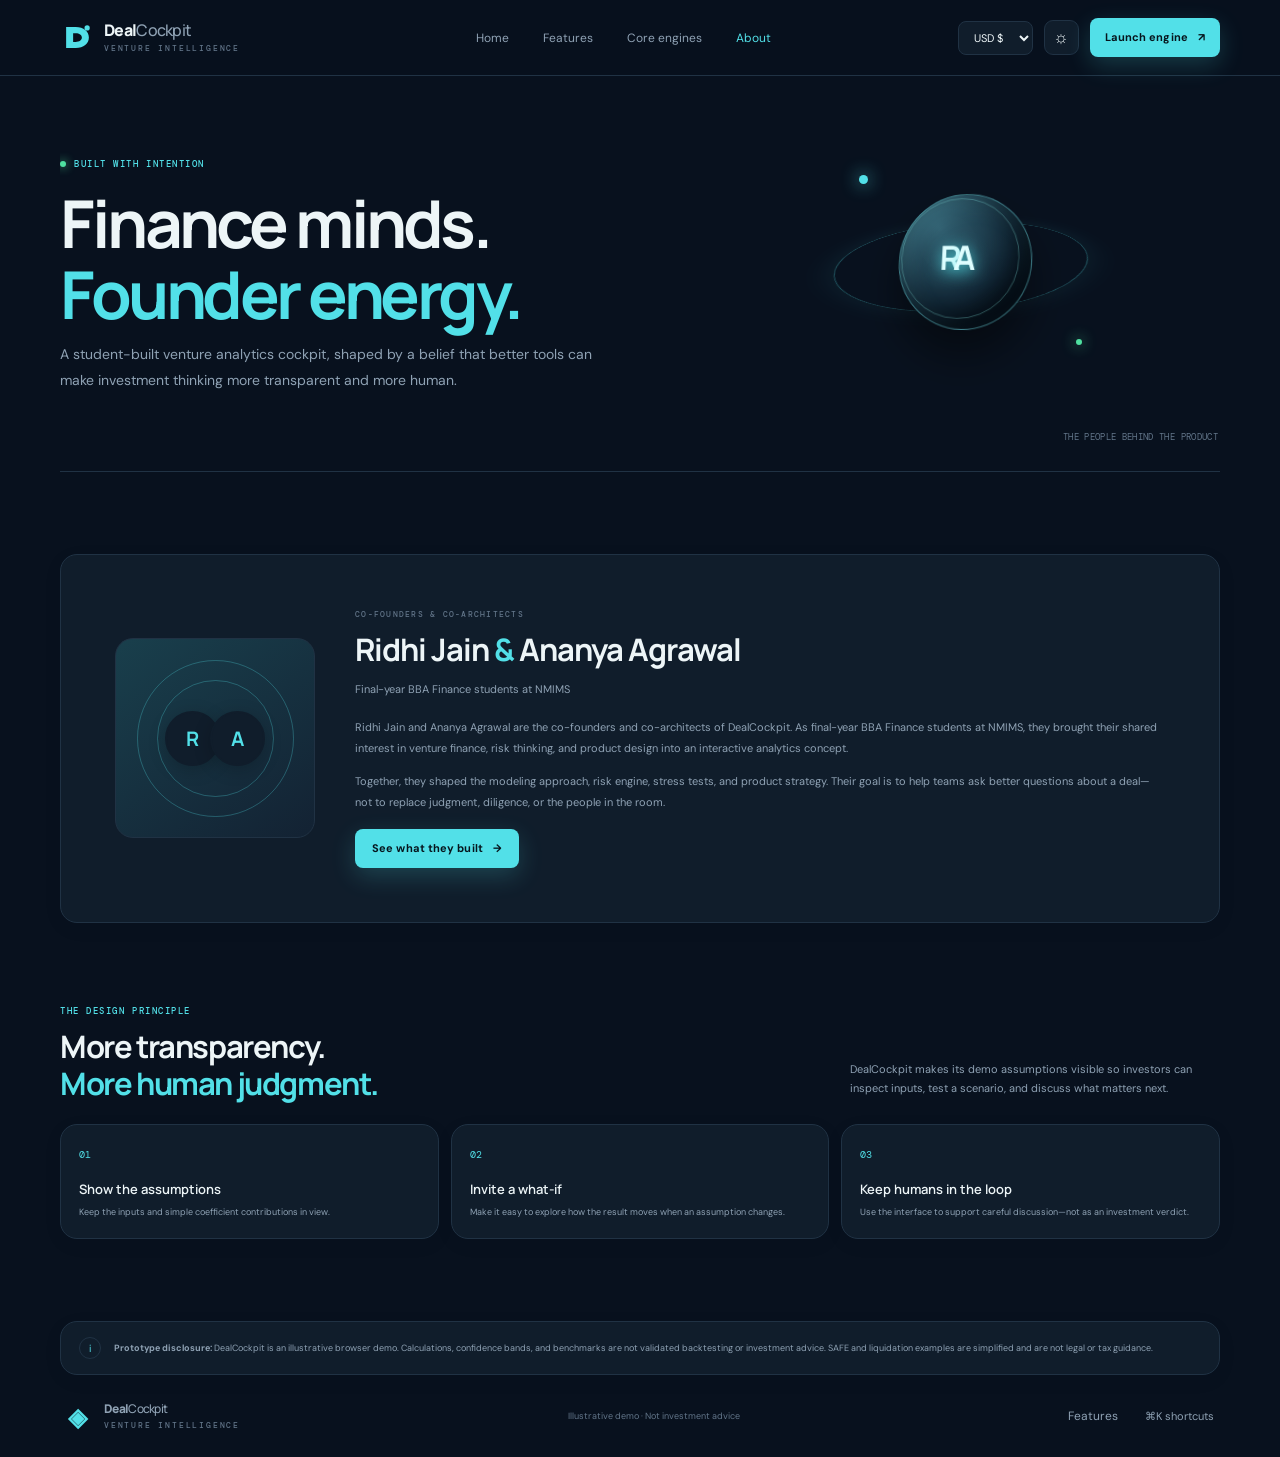
==== about.html @ 7ec93a89 "Deploy DealCockpit website Add GitHub Pages workflow for a permanent public site.  Co-authored-by: C" ====
<!doctype html>
<html lang="en">
<head>
  <meta charset="utf-8"><meta name="viewport" content="width=device-width, initial-scale=1"><meta name="theme-color" content="#08111e">
  <meta name="description" content="Meet DealCockpit co-founders Ridhi Jain and Ananya Agrawal, final-year BBA Finance students at NMIMS.">
  <title>DealCockpit — About the founders</title>
  <link rel="preconnect" href="https://fonts.googleapis.com"><link rel="preconnect" href="https://fonts.gstatic.com" crossorigin>
  <link href="https://fonts.googleapis.com/css2?family=DM+Mono:wght@400;500&family=DM+Sans:wght@400;500;600;700&family=Manrope:wght@400;500;600;700;800&display=swap" rel="stylesheet">
  <link rel="stylesheet" href="styles.css"><script src="app.js" defer></script>
</head>
<body>
  <a class="skip-link" href="#main">Skip to content</a>
  <header class="topbar"><a class="brand" href="index.html" aria-label="DealCockpit home"><span class="brand-mark" aria-hidden="true"><svg viewBox="0 0 40 40"><path d="M7 8h11c9 0 15 5 15 12S27 32 18 32H7V8Zm8 7v10h3c4 0 7-2 7-5s-3-5-7-5h-3Z" fill="currentColor"/><circle cx="31" cy="9" r="3" fill="#52e0e8"/></svg></span><span>Deal<span class="brand-light">Cockpit</span><small>VENTURE INTELLIGENCE</small></span></a>
    <nav class="main-nav" aria-label="Main navigation"><a href="index.html">Home</a><a href="features.html">Features</a><a href="engines.html">Core engines</a><a href="about.html" aria-current="page">About</a></nav>
    <div class="header-actions"><label class="sr-only" for="currency">Display currency</label><select id="currency" class="currency-select" aria-label="Display currency"><option value="USD">USD $</option><option value="INR">INR ₹</option><option value="EUR">EUR €</option><option value="GBP">GBP £</option></select><button id="theme-toggle" class="icon-button" type="button" aria-label="Switch to light theme" title="Toggle theme"><span aria-hidden="true">☼</span></button><a class="button button-primary header-cta" href="engines.html#screening">Launch engine <span aria-hidden="true">↗</span></a><button id="menu-toggle" class="icon-button menu-toggle" type="button" aria-label="Open navigation menu" aria-expanded="false">☰</button></div>
  </header>
  <main id="main">
    <section class="page-hero shell about-hero"><div class="eyebrow"><span class="status-dot"></span> BUILT WITH INTENTION</div><h1>Finance minds.<br><span>Founder energy.</span></h1><p class="hero-lede">A student-built venture analytics cockpit, shaped by a belief that better tools can make investment thinking more transparent and more human.</p><div class="about-hero-visual" aria-hidden="true"><div class="about-hero-ring"></div><div class="about-hero-orb"><span>R</span><span>A</span></div><i></i><b></b></div><div class="page-hero-index mono">THE PEOPLE BEHIND THE PRODUCT</div></section>
    <section class="section shell"><article class="founder-story panel"><div class="founder-monogram" aria-hidden="true"><span>R</span><span>A</span></div><div><div class="panel-kicker">CO-FOUNDERS &amp; CO-ARCHITECTS</div><h2>Ridhi Jain <span>&amp;</span> Ananya Agrawal</h2><p class="founder-subtitle">Final-year BBA Finance students at NMIMS</p><p>Ridhi Jain and Ananya Agrawal are the co-founders and co-architects of DealCockpit. As final-year BBA Finance students at NMIMS, they brought their shared interest in venture finance, risk thinking, and product design into an interactive analytics concept.</p><p>Together, they shaped the modeling approach, risk engine, stress tests, and product strategy. Their goal is to help teams ask better questions about a deal—not to replace judgment, diligence, or the people in the room.</p><a class="button button-primary" href="features.html">See what they built <span>→</span></a></div></article></section>
    <section class="section shell"><div class="section-heading"><div><div class="eyebrow">THE DESIGN PRINCIPLE</div><h2>More transparency.<br><span>More human judgment.</span></h2></div><p>DealCockpit makes its demo assumptions visible so investors can inspect inputs, test a scenario, and discuss what matters next.</p></div><div class="about-principles"><article class="panel"><span>01</span><h3>Show the assumptions</h3><p>Keep the inputs and simple coefficient contributions in view.</p></article><article class="panel"><span>02</span><h3>Invite a what-if</h3><p>Make it easy to explore how the result moves when an assumption changes.</p></article><article class="panel"><span>03</span><h3>Keep humans in the loop</h3><p>Use the interface to support careful discussion—not as an investment verdict.</p></article></div></section>
    <section class="section shell"><div class="demo-notice panel"><span>i</span><p><b>Prototype disclosure:</b> DealCockpit is an illustrative browser demo. Calculations, confidence bands, and benchmarks are not validated backtesting or investment advice. SAFE and liquidation examples are simplified and are not legal or tax guidance.</p></div></section>
  </main>
  <footer class="footer shell"><a class="brand footer-brand" href="index.html"><span class="brand-mark">◈</span><span>Deal<span class="brand-light">Cockpit</span><small>VENTURE INTELLIGENCE</small></span></a><span>Illustrative demo · Not investment advice</span><div><a href="features.html">Features</a><button type="button" id="open-shortcuts">⌘K shortcuts</button></div></footer>
  <div id="toast" class="toast" role="status" aria-live="polite"></div><div id="command-overlay" class="command-overlay" hidden><div class="command-dialog" role="dialog" aria-modal="true" aria-labelledby="command-title"><div class="command-search"><span aria-hidden="true">⌕</span><label class="sr-only" id="command-title" for="command-input">Search DealCockpit actions</label><input id="command-input" type="text" placeholder="Jump to a page, term, or action…" autocomplete="off"><kbd>ESC</kbd></div><div id="command-results" class="command-results"></div><div class="command-footer"><span>↑↓ to navigate</span><span><kbd>ENTER</kbd> to select</span><span><kbd>ESC</kbd> to close</span></div></div></div>
</body>
</html>
---- styles.css ----
:root{color-scheme:dark;--bg:#08111e;--bg-soft:#0b1725;--panel:#101d2b;--panel-2:#132233;--line:#203244;--text:#edf5f7;--muted:#8fa2b4;--faint:#627589;--cyan:#52e0e8;--cyan-dim:#193f4c;--green:#4fe0a0;--red:#ff777e;--amber:#f2c46f;--white:#fff;--shadow:0 18px 54px #0003;--radius:17px;--font:'DM Sans',sans-serif;--display:'Manrope',sans-serif;--mono:'DM Mono',monospace}
:root[data-theme="light"]{color-scheme:light;--bg:#f2f6f8;--bg-soft:#eaf0f3;--panel:#fff;--panel-2:#f6fafb;--line:#d8e2e8;--text:#122334;--muted:#536a7b;--faint:#778d9d;--cyan:#087f8b;--cyan-dim:#d8f4f3;--green:#16865d;--red:#c94450;--amber:#a66a0b;--shadow:0 16px 38px #263a4a12}
*{box-sizing:border-box}html{scroll-behavior:smooth;scroll-padding-top:92px}body{margin:0;background:var(--bg);color:var(--text);font-family:var(--font);font-size:14px;line-height:1.5;transition:background .2s,color .2s}button,input,select{font:inherit}button,a,select,input{outline-color:var(--cyan)}button{color:inherit}a{color:inherit;text-decoration:none}.shell{width:min(1160px,calc(100% - 48px));margin-inline:auto}.sr-only{position:absolute;width:1px;height:1px;padding:0;margin:-1px;overflow:hidden;clip:rect(0,0,0,0);white-space:nowrap;border:0}.skip-link{position:fixed;top:-50px;left:16px;background:var(--cyan);color:#04141b;padding:10px 16px;z-index:99;border-radius:8px}.skip-link:focus{top:10px}
.topbar{height:76px;border-bottom:1px solid var(--line);display:flex;align-items:center;justify-content:space-between;padding:0 max(24px,calc((100vw - 1160px)/2));background:color-mix(in srgb,var(--bg) 91%,transparent);position:sticky;top:0;z-index:30;backdrop-filter:blur(16px)}.brand{display:flex;align-items:center;gap:9px;font:800 16px var(--display);letter-spacing:-.7px;line-height:1}.brand-mark{display:grid;place-items:center;width:35px;height:35px;color:var(--cyan)}.brand-mark svg{width:100%;height:100%}.brand-light{font-weight:500;color:var(--muted)}.brand small{display:block;font:500 8px var(--mono);letter-spacing:1.8px;color:var(--faint);margin-top:5px}.main-nav{display:flex;gap:34px;margin-left:50px}.main-nav a,.footer a,.footer button{color:var(--muted);font-size:12px;transition:color .18s}.main-nav a:hover,.footer a:hover,.footer button:hover{color:var(--cyan)}.header-actions{display:flex;align-items:center;gap:11px}.currency-select,.compact-select select{background:var(--panel);border:1px solid var(--line);border-radius:8px;color:var(--text);padding:8px 11px;font-size:11px}.icon-button{width:35px;height:35px;border:1px solid var(--line);background:var(--panel);border-radius:9px;cursor:pointer;font-size:17px}.icon-button:hover{border-color:var(--cyan);color:var(--cyan)}.button{display:inline-flex;align-items:center;justify-content:center;gap:10px;border-radius:8px;padding:10px 16px;font-size:11px;font-weight:700;letter-spacing:.1px;border:1px solid transparent;cursor:pointer;transition:transform .18s,background .18s,border-color .18s}.button:hover{transform:translateY(-2px)}.button-primary{color:#06151d;background:var(--cyan);box-shadow:0 8px 25px color-mix(in srgb,var(--cyan) 20%,transparent)}.button-primary:hover{background:#82eff2}.button-outline{color:var(--text);background:transparent;border-color:var(--line)}.button-outline:hover{border-color:var(--cyan);color:var(--cyan)}.button-quiet{color:var(--text);background:var(--panel-2);border-color:var(--line)}.button-quiet:hover{border-color:var(--cyan)}.header-cta{padding:10px 14px}.menu-toggle{display:none}
.hero{min-height:640px;padding-top:92px;position:relative;display:grid;grid-template-columns:1fr 1fr;align-items:center;overflow:hidden}.hero-copy{position:relative;z-index:2;padding-bottom:46px}.eyebrow{font:500 9px var(--mono);letter-spacing:1.55px;color:var(--cyan);display:flex;align-items:center;gap:8px}.status-dot,.online-pill i{width:6px;height:6px;background:var(--green);border-radius:50%;box-shadow:0 0 10px var(--green)}h1,h2,h3,p{margin-top:0}h1{font:700 clamp(42px,5.2vw,68px)/1.07 var(--display);letter-spacing:-3.5px;margin:21px 0 18px}h1 span,h2 span{color:var(--cyan)}.hero-lede{font-size:14px;color:var(--muted);max-width:440px;line-height:1.85}.hero-buttons{display:flex;align-items:center;gap:24px;margin-top:26px}.text-link{font-size:11px;color:var(--muted);font-weight:600}.text-link span{color:var(--cyan);margin-left:4px}.hero-proof{display:flex;align-items:center;gap:13px;margin-top:44px}.avatar-stack{display:flex;padding-left:3px}.avatar-stack span{width:30px;height:30px;border-radius:50%;display:grid;place-items:center;margin-left:-4px;border:2px solid var(--bg);background:#bd8875;color:#fff;font-size:10px}.avatar-stack span:nth-child(2){background:#728caa}.avatar-stack .proof-icon{background:var(--cyan-dim);color:var(--cyan);font-size:17px}.hero-proof p{margin:0;font-size:10px;line-height:1.6;color:var(--muted)}.hero-proof b{font-weight:600;color:var(--text)}.hero-visual{height:460px;position:relative;display:grid;place-items:center;margin-top:-15px}.hero-grid{position:absolute;inset:15% 5% 5%;opacity:.18;background-image:linear-gradient(var(--line) 1px,transparent 1px),linear-gradient(90deg,var(--line) 1px,transparent 1px);background-size:38px 38px;mask-image:radial-gradient(ellipse,black 20%,transparent 72%)}.orb{position:absolute;border-radius:50%;filter:blur(1px)}.orb-one{width:355px;height:355px;background:radial-gradient(circle at 45% 45%,#173849aa,#0a172400 70%);border:1px solid #52e0e81a}.orb-two{width:255px;height:255px;border:1px solid #52e0e81f;box-shadow:0 0 75px #52e0e811}.hero-owl{position:relative;width:min(310px,72%);z-index:1;filter:drop-shadow(0 30px 36px #0007);animation:float 5s ease-in-out infinite}.hero-owl svg{width:100%;height:auto}.floating-tag{position:absolute;z-index:2;border:1px solid var(--line);background:color-mix(in srgb,var(--panel) 91%,transparent);border-radius:9px;box-shadow:var(--shadow);backdrop-filter:blur(10px)}.tag-top{top:74px;left:0;padding:9px 12px;font:500 8px var(--mono);letter-spacing:.8px;color:var(--muted)}.tag-dot{display:inline-block;width:6px;height:6px;background:var(--green);border-radius:100%;margin-right:7px}.tag-bottom{bottom:73px;right:0;display:flex;gap:10px;align-items:center;padding:10px 13px}.tag-icon{background:var(--cyan-dim);color:var(--cyan);width:27px;height:27px;border-radius:7px;display:grid;place-items:center}.tag-bottom small,.tag-bottom b{display:block}.tag-bottom small{font:8px var(--mono);color:var(--faint);letter-spacing:.7px}.tag-bottom b{font:700 13px var(--display);margin-top:2px}.tag-bottom em{font:500 9px var(--font);color:var(--green);font-style:normal;margin-left:5px}.hero-mini-card{position:absolute;right:7%;top:72px;z-index:3;width:124px;padding:13px;border:1px solid var(--line);background:var(--panel);border-radius:10px;box-shadow:var(--shadow)}.mini-label{font:8px var(--mono);color:var(--muted);letter-spacing:.7px}.mini-score{font:700 27px var(--display);margin-top:5px}.mini-score span{font:500 10px var(--font);color:var(--faint)}.mini-bar{height:4px;background:var(--line);border-radius:4px;margin:5px 0 7px}.mini-bar i{display:block;width:82%;height:100%;border-radius:4px;background:var(--cyan)}.hero-mini-card small{font-size:8px;color:var(--muted)}.hero-bottom{grid-column:1/-1;display:flex;align-items:center;justify-content:space-between;border-top:1px solid var(--line);padding:22px 0 29px;margin-top:-4px}.hero-note{display:flex;gap:12px;align-items:center}.note-icon{width:33px;height:33px;border:1px solid var(--line);border-radius:9px;display:grid;place-items:center;color:var(--cyan);font-size:16px}.hero-note b,.hero-note small{display:block}.hero-note b{font-size:11px}.hero-note small{font-size:10px;color:var(--muted);margin-top:3px}.upload-zone{display:flex;align-items:center;gap:12px;border:1px dashed #3a5365;padding:10px 12px;border-radius:10px;background:var(--panel);min-width:500px}.upload-zone.dragging{border-color:var(--cyan);background:var(--cyan-dim)}.upload-icon{width:31px;height:31px;border-radius:8px;background:var(--cyan-dim);color:var(--cyan);display:grid;place-items:center;font-size:19px}.upload-zone>span:nth-child(2){flex:1}.upload-zone b,.upload-zone small{display:block}.upload-zone b{font-size:10px}.upload-zone small{font-size:9px;color:var(--muted)}.inline-button{border:0;background:none;color:var(--cyan);padding:0;cursor:pointer;font-size:inherit}.upload-zone .button{font-size:9px;padding:8px 10px}
.section{padding-top:82px}.section-heading{display:flex;align-items:end;justify-content:space-between;margin-bottom:23px;gap:30px}.section-heading h2,.about-content h2{font:700 31px/1.18 var(--display);letter-spacing:-1.4px;margin:11px 0 0}.section-heading>p{max-width:370px;margin:0 0 2px;color:var(--muted);font-size:11px;line-height:1.8}.feature-strip{display:grid;grid-template-columns:repeat(5,1fr);gap:10px}.feature-chip{min-height:90px;border:1px solid var(--line);background:var(--panel);border-radius:12px;padding:16px;display:grid;grid-template-columns:30px 1fr;align-content:center;column-gap:9px;transition:transform .2s,border-color .2s}.feature-chip:hover{transform:translateY(-3px);border-color:var(--cyan)}.feature-chip>span{grid-row:span 2;color:var(--cyan);font-size:20px;align-self:center}.feature-chip b{font-size:11px}.feature-chip small{font-size:9px;color:var(--muted);margin-top:3px}
.panel{border:1px solid var(--line);background:var(--panel);border-radius:var(--radius);box-shadow:0 5px 20px #0000000d}.screen-layout{display:grid;grid-template-columns:1fr 1fr;gap:14px}.score-panel,.contribution-panel{padding:22px 23px}.panel-head{display:flex;justify-content:space-between;align-items:flex-start;gap:15px}.panel-kicker{font:500 8px var(--mono);letter-spacing:1.25px;color:var(--faint);display:block}.panel-head h3{font:600 16px var(--display);letter-spacing:-.35px;margin:6px 0 0}.pill{font:500 8px var(--mono);letter-spacing:.6px;border-radius:20px;padding:6px 9px}.pill-positive{color:var(--green);background:color-mix(in srgb,var(--green) 10%,transparent);border:1px solid color-mix(in srgb,var(--green) 20%,transparent)}.pill-risk{color:var(--red);background:color-mix(in srgb,var(--red) 10%,transparent);border:1px solid color-mix(in srgb,var(--red) 20%,transparent)}.pill-neutral{color:var(--muted);background:var(--panel-2);border:1px solid var(--line)}.score-main{display:flex;align-items:center;justify-content:space-around;margin:12px 0 8px}.gauge{width:195px;height:127px;position:relative}.gauge svg{width:100%;height:100%;overflow:visible}.gauge-track,.gauge-value{fill:none;stroke-width:12;stroke-linecap:round}.gauge-track{stroke:var(--line)}.gauge-value{stroke:var(--cyan);stroke-dasharray:229;stroke-dashoffset:73;transition:stroke-dashoffset .5s}.gauge-number{position:absolute;bottom:0;left:0;right:0;text-align:center}.gauge-number strong{font:700 34px var(--display);display:block;letter-spacing:-1.5px}.gauge-number small{display:block;font-size:9px;color:var(--muted);margin-top:-2px}.return-stat{border-left:1px solid var(--line);padding-left:29px}.return-stat>span,.return-stat>small{display:block}.return-stat>span{font:500 8px var(--mono);letter-spacing:1px;color:var(--faint)}.return-stat strong{display:block;font:700 30px var(--display);margin:7px 0 0}.return-stat strong span{font-size:18px;color:var(--cyan)}.return-stat>small{font-size:9px;color:var(--muted)}.confidence-row{display:flex;align-items:center;gap:10px;padding:13px 0;border-top:1px solid var(--line);border-bottom:1px solid var(--line);font-size:9px}.confidence-row>span:first-child{white-space:nowrap;color:var(--muted)}.confidence-row b{color:var(--text);font-weight:600}.confidence-line{height:4px;flex:1;background:var(--line);border-radius:4px;position:relative}.confidence-line i{position:absolute;left:23%;right:22%;height:100%;background:var(--cyan);border-radius:4px;opacity:.75}.confidence-row small{color:var(--faint);white-space:nowrap;font-size:8px}.risk-block{padding:15px 0 10px}.subhead{display:flex;justify-content:space-between;font-size:9px;font-weight:600}.subhead span:last-child{color:var(--muted);font-weight:400}.risk-tags{display:flex;flex-wrap:wrap;gap:6px;margin-top:9px}.risk-tag{font-size:8px;color:var(--amber);border:1px solid color-mix(in srgb,var(--amber) 27%,transparent);background:color-mix(in srgb,var(--amber) 8%,transparent);border-radius:5px;padding:4px 7px}.risk-tag.high{color:var(--red);border-color:color-mix(in srgb,var(--red) 25%,transparent);background:color-mix(in srgb,var(--red) 8%,transparent)}.risk-tag.ok{color:var(--green);border-color:color-mix(in srgb,var(--green) 25%,transparent);background:color-mix(in srgb,var(--green) 8%,transparent)}.score-foot{display:flex;justify-content:space-between;padding-top:10px;border-top:1px solid var(--line);font-size:8px;color:var(--muted)}.tiny-positive{display:inline-block;width:6px;height:6px;border-radius:100%;background:var(--green);margin-right:5px}.mono{font-family:var(--mono);font-size:8px;letter-spacing:.35px;color:var(--faint)}.info-dot{width:17px;height:17px;display:grid;place-items:center;border-radius:50%;font:10px serif;border:1px solid var(--line);color:var(--muted)}.panel-description{font-size:10px;color:var(--muted);line-height:1.7;margin:9px 0 16px}.contribution-chart{display:grid;gap:8px}.contribution-row{display:grid;grid-template-columns:102px 1fr 43px;align-items:center;gap:9px;font-size:9px}.contribution-name{color:var(--muted);white-space:nowrap;overflow:hidden;text-overflow:ellipsis}.contribution-track{height:8px;position:relative;background:var(--panel-2);border-radius:5px}.contribution-track:before{content:"";position:absolute;top:-3px;bottom:-3px;width:1px;background:var(--faint);left:50%}.contribution-fill{height:100%;position:absolute;top:0;min-width:2px;border-radius:5px}.contribution-fill.positive{left:50%;background:var(--green)}.contribution-fill.negative{right:50%;background:var(--red)}.contribution-value{text-align:right;font:9px var(--mono)}.contribution-value.pos{color:var(--green)}.contribution-value.neg{color:var(--red)}.chart-legend{display:flex;gap:16px;margin-top:13px;color:var(--muted);font-size:8px}.chart-legend i{display:inline-block;width:7px;height:7px;border-radius:2px;margin-right:4px}.legend-pos{background:var(--green)}.legend-neg{background:var(--red)}
.inputs-bar{display:grid;grid-template-columns:repeat(5,minmax(110px,1fr));gap:13px 15px;padding:18px 20px;margin-top:14px}.input-bar-title{grid-column:1/-1;display:flex;justify-content:space-between;align-items:center;border-bottom:1px solid var(--line);padding-bottom:10px}.input-bar-title small{color:var(--faint);font-size:9px}.inputs-bar label,.tool-inputs label{font-size:8px;color:var(--muted);display:grid;gap:5px}.inputs-bar input,.inputs-bar select,.tool-inputs input,.tool-inputs select{width:100%;height:33px;padding:0 9px;border-radius:7px;background:var(--bg-soft);border:1px solid var(--line);color:var(--text);font-size:10px;min-width:0}.inputs-bar input:focus,.inputs-bar select:focus,.tool-inputs input:focus,.tool-inputs select:focus,.chat-form input:focus{border-color:var(--cyan);outline:2px solid color-mix(in srgb,var(--cyan) 15%,transparent)}.validation-message{grid-column:1/-1;margin:0;color:var(--red);font-size:9px;min-height:0}.validation-message:not(:empty){padding-top:4px}
.engine-grid{display:grid;grid-template-columns:1fr 1fr;gap:14px}.whatif-panel,.allocation-panel{padding:22px}.engine-icon{color:var(--cyan);font-size:20px}.range-label{display:flex;justify-content:space-between;align-items:center;font-size:10px;color:var(--muted);margin:16px 0 7px}.range-label output{color:var(--text);font:10px var(--mono)}input[type=range]{appearance:none;width:100%;height:4px;background:var(--line);border-radius:8px;accent-color:var(--cyan);cursor:pointer}input[type=range]::-webkit-slider-thumb{appearance:none;width:14px;height:14px;border-radius:50%;background:var(--cyan);border:3px solid var(--panel);box-shadow:0 0 0 1px var(--cyan)}.whatif-result{margin-top:23px;border-top:1px solid var(--line);padding-top:15px;display:grid;grid-template-columns:1fr 1fr auto;align-items:center;gap:12px}.whatif-result small{display:block;font:8px var(--mono);color:var(--faint);letter-spacing:.45px}.whatif-result strong{display:block;margin-top:4px;font:700 19px var(--display)}.positive-text{color:var(--green)}.negative-text{color:var(--red)}.whatif-spark{width:80px;height:32px;border-bottom:1px solid var(--line);background:linear-gradient(155deg,transparent 43%,var(--cyan) 44%,var(--cyan) 48%,transparent 49%);opacity:.8}.text-button{border:0;background:none;color:var(--cyan);font-size:9px;margin-top:13px;padding:3px 0;cursor:pointer}.allocation-content{display:flex;align-items:center;gap:30px;padding:9px 12px 13px}.donut-chart{width:146px;height:146px;flex:none;border-radius:50%;background:conic-gradient(#52e0e8 0 32%,#6092ac 32% 55%,#6e7bd0 55% 75%,#40b98e 75% 89%,#d9b870 89%);display:grid;place-items:center;position:relative}.donut-chart:before{content:"";position:absolute;width:99px;height:99px;border-radius:50%;background:var(--panel)}.donut-center{z-index:1;text-align:center}.donut-center strong{display:block;font:700 25px var(--display)}.donut-center small{font-size:9px;color:var(--muted)}.allocation-legend{display:grid;gap:9px;flex:1}.allocation-item{display:grid;grid-template-columns:8px 1fr auto;gap:8px;align-items:center;font-size:9px}.allocation-item i{width:7px;height:7px;border-radius:2px}.allocation-item span{color:var(--muted)}.allocation-item b{font:10px var(--mono)}.allocation-footer{display:flex;justify-content:space-between;border-top:1px solid var(--line);padding-top:12px;color:var(--muted);font-size:9px}.allocation-footer b{font:11px var(--mono);color:var(--text)}
.pipeline-board{display:grid;grid-template-columns:repeat(4,1fr);gap:12px}.pipeline-column{min-width:0;border:1px solid var(--line);background:var(--bg-soft);border-radius:12px;padding:12px;min-height:214px}.pipeline-column.drag-over{border-color:var(--cyan);background:var(--cyan-dim)}.column-head{display:flex;align-items:center;justify-content:space-between;margin-bottom:10px}.column-title{font:500 9px var(--mono);letter-spacing:.5px;color:var(--muted)}.column-count{font:9px var(--mono);color:var(--faint);background:var(--panel);padding:3px 6px;border-radius:5px}.deal-card{background:var(--panel);border:1px solid var(--line);padding:11px;border-radius:9px;margin-top:8px;cursor:grab}.deal-card:active{cursor:grabbing}.deal-card h4{font:600 11px var(--display);margin:0 0 7px}.deal-card p{font-size:8px;color:var(--muted);margin:0}.deal-meta{display:flex;justify-content:space-between;align-items:center;margin-top:10px}.deal-score{font:9px var(--mono);color:var(--green)}.deal-card select{background:var(--bg-soft);border:1px solid var(--line);border-radius:5px;color:var(--muted);font-size:8px;padding:3px}.pipeline-hint{color:var(--faint);font-size:9px;margin:10px 0 0}
.capital-grid{display:grid;grid-template-columns:1fr 1fr;gap:14px}.waterfall-panel,.safe-panel{padding:22px}.tool-inputs{display:grid;grid-template-columns:repeat(3,minmax(0,1fr));gap:10px;margin:16px 0}.waterfall-result{display:flex;justify-content:space-between;align-items:end;gap:8px;padding:12px 0}.waterfall-result div{font-size:8px;color:var(--muted)}.waterfall-result b{display:block;color:var(--text);font:600 13px var(--display);margin-top:4px}.waterfall-bar{height:18px;display:flex;border-radius:5px;overflow:hidden;background:var(--line)}.waterfall-bar span{height:100%;transition:width .25s}.waterfall-bar .pref-segment{background:var(--cyan)}.waterfall-bar .common-segment{background:#5f87a0}.waterfall-bar .other-segment{background:#27394a}.micro-note{font-size:8px;color:var(--faint);line-height:1.7;margin:11px 0 0}.safe-toggle{display:flex;background:var(--bg-soft);border-radius:8px;padding:3px;margin-top:15px}.safe-toggle button{flex:1;border:0;background:transparent;color:var(--muted);font-size:9px;padding:7px;border-radius:6px;cursor:pointer}.safe-toggle button.active{background:var(--cyan-dim);color:var(--cyan);font-weight:700}.safe-result{display:flex;justify-content:space-between;background:var(--bg-soft);border:1px solid var(--line);padding:13px;border-radius:9px}.safe-result span{font-size:8px;color:var(--muted)}.safe-result b{display:block;font:700 18px var(--display);color:var(--cyan);margin-top:3px}
.market-panel{padding:22px}.compact-select{font-size:8px;color:var(--muted);display:flex;align-items:center;gap:8px}.compact-select select{font-size:9px;padding:7px 10px}.market-chart{display:grid;gap:13px;margin:20px 2px 16px}.market-row{display:grid;grid-template-columns:115px 1fr 65px;align-items:center;gap:13px;font-size:9px}.market-label{color:var(--muted)}.market-track{height:18px;position:relative;background:var(--bg-soft);border-radius:5px}.market-range{position:absolute;height:100%;top:0;background:color-mix(in srgb,var(--cyan) 32%,transparent);border-left:1px solid var(--cyan);border-right:1px solid var(--cyan);border-radius:4px}.market-range.deal-range{background:color-mix(in srgb,var(--amber) 48%,transparent);border-color:var(--amber)}.market-marker{position:absolute;top:-4px;bottom:-4px;width:2px;background:var(--text)}.market-value{font:9px var(--mono);text-align:right;color:var(--muted)}.market-note{display:flex;align-items:center;gap:10px;border-top:1px solid var(--line);padding-top:12px}.market-dot{width:8px;height:8px;background:var(--amber);border-radius:50%}.market-note b,.market-note small{display:block}.market-note b{font-size:10px}.market-note small{font-size:8px;color:var(--muted);margin-top:3px}
.ic-layout{display:grid;grid-template-columns:1.1fr .9fr;gap:14px}.vote-panel,.benchmark-panel,.correlation-panel,.chat-panel{padding:22px}.vote-meter{margin:22px 0 16px}.vote-counts{display:flex;gap:18px;flex-wrap:wrap}.vote-counts span{font-size:9px;color:var(--muted)}.vote-counts b{color:var(--text);margin-left:4px}.vote-counts i{display:inline-block;width:7px;height:7px;border-radius:50%;margin-right:4px}.vote-yes{background:var(--green)}.vote-no{background:var(--red)}.vote-abstain{background:var(--amber)}.vote-bar{display:flex;height:8px;background:var(--bg-soft);border-radius:6px;overflow:hidden;margin-top:10px}.vote-bar span{transition:width .3s}.vote-bar .yes{background:var(--green)}.vote-bar .no{background:var(--red)}.vote-bar .abstain{background:var(--amber)}.vote-actions{display:flex;gap:8px}.vote-button{flex:1;background:transparent;border:1px solid var(--line);border-radius:7px;padding:8px;cursor:pointer;font-size:9px;transition:background .2s,border .2s}.vote-button:hover{border-color:var(--cyan)}.vote-button-yes:hover{color:var(--green);background:color-mix(in srgb,var(--green) 8%,transparent)}.vote-button-no:hover{color:var(--red);background:color-mix(in srgb,var(--red) 8%,transparent)}.vote-button-abstain:hover{color:var(--amber)}.benchmark-bars{display:grid;gap:13px;margin:21px 0 15px}.benchmark-row{display:grid;grid-template-columns:120px 1fr 33px;gap:10px;align-items:center;font-size:9px}.benchmark-row span:first-child{color:var(--muted)}.benchmark-track{height:7px;background:var(--bg-soft);border-radius:5px}.benchmark-track i{display:block;height:100%;border-radius:5px;background:#4c6b80}.benchmark-row.current .benchmark-track i{background:var(--cyan)}.benchmark-row b{font:9px var(--mono);text-align:right}.bottom-grid{display:grid;grid-template-columns:.95fr 1.05fr;gap:14px;margin-top:14px}.correlation-matrix{display:grid;grid-template-columns:repeat(5,1fr);gap:3px;max-width:390px;margin-top:18px}.corr-label,.corr-cell{aspect-ratio:1;display:grid;place-items:center;font-size:8px;border-radius:4px}.corr-label{color:var(--muted);font-size:7px}.corr-cell{font:8px var(--mono);color:var(--text)}.corr-cell.diagonal{background:var(--cyan-dim);color:var(--cyan)}.chat-panel{display:flex;flex-direction:column;min-height:390px}.online-pill{font:8px var(--mono);color:var(--green);display:flex;align-items:center;gap:6px;white-space:nowrap}.online-pill.offline{color:var(--amber)}.online-pill.error{color:var(--red)}.online-pill i{width:5px;height:5px;border-radius:50%;background:currentColor}.assistant-toolbar{display:flex;align-items:center;justify-content:space-between;gap:8px;margin-top:15px}.assistant-tabs{display:flex;padding:3px;background:var(--bg-soft);border-radius:8px;gap:2px}.assistant-tab{border:0;background:transparent;color:var(--muted);padding:7px 10px;border-radius:6px;font-size:9px;cursor:pointer}.assistant-tab.active{background:var(--cyan-dim);color:var(--cyan);font-weight:700}.clear-chat{border:0;background:transparent;color:var(--faint);font-size:8px;cursor:pointer}.clear-chat:hover{color:var(--cyan)}.assistant-description{font-size:9px;color:var(--muted);margin:11px 0 2px}.chat-messages{height:210px;overflow:auto;display:flex;flex-direction:column;gap:9px;margin:10px 0;padding:2px 1px;scroll-behavior:smooth}.chat-msg{max-width:94%;white-space:pre-wrap;overflow-wrap:anywhere;font-size:10px;line-height:1.65;padding:10px 12px;border-radius:10px;background:var(--bg-soft);color:var(--muted)}.user-msg{align-self:flex-end;background:var(--cyan-dim);color:var(--text)}.chat-msg.error-msg{border:1px solid color-mix(in srgb,var(--red) 45%,transparent);color:var(--red)}.chat-msg.typing-msg{color:var(--faint);font-style:italic}.chat-form{display:flex;gap:7px}.chat-form input{min-width:0;flex:1;height:39px;background:var(--bg-soft);border:1px solid var(--line);border-radius:7px;padding:0 10px;color:var(--text);font-size:10px}.chat-form input:focus{border-color:var(--cyan);outline:2px solid color-mix(in srgb,var(--cyan) 15%,transparent)}.chat-send{width:40px;flex:none;border:0;background:var(--cyan);color:#07131e;border-radius:7px;font-size:17px;font-weight:700;cursor:pointer}.chat-send:disabled{opacity:.5;cursor:wait}.chat-suggestions{display:flex;gap:6px;margin-top:9px;flex-wrap:wrap}.chat-suggestions button{background:transparent;border:1px solid var(--line);border-radius:12px;padding:5px 8px;font-size:8px;color:var(--muted);cursor:pointer}.chat-suggestions button:hover{border-color:var(--cyan);color:var(--cyan)}.assistant-privacy{margin:11px 0 0;color:var(--faint);font-size:8px;line-height:1.55}
.dashboard-ai-link{flex:none;white-space:nowrap}.online-pill{font:8px var(--mono);color:var(--green);display:flex;align-items:center;gap:6px;white-space:nowrap}.online-pill.offline{color:var(--amber)}.online-pill.error{color:var(--red)}.online-pill i{width:5px;height:5px;border-radius:50%;background:currentColor}.assistant-toolbar{display:flex;align-items:center;justify-content:space-between;gap:8px;margin-top:15px}.assistant-tabs{display:flex;padding:3px;background:var(--bg-soft);border-radius:8px;gap:2px}.assistant-tab{border:0;background:transparent;color:var(--muted);padding:7px 10px;border-radius:6px;font-size:9px;cursor:pointer}.assistant-tab.active{background:var(--cyan-dim);color:var(--cyan);font-weight:700}.clear-chat{border:0;background:transparent;color:var(--faint);font-size:8px;cursor:pointer}.clear-chat:hover{color:var(--cyan)}.assistant-description{font-size:9px;color:var(--muted);margin:11px 0 2px}.chat-messages{height:210px;overflow:auto;display:flex;flex-direction:column;gap:9px;margin:10px 0;padding:2px 1px;scroll-behavior:smooth}.chat-msg{max-width:94%;white-space:pre-wrap;overflow-wrap:anywhere;font-size:10px;line-height:1.65;padding:10px 12px;border-radius:10px;background:var(--bg-soft);color:var(--muted)}.user-msg{align-self:flex-end;background:var(--cyan-dim);color:var(--text)}.chat-msg.error-msg{border:1px solid color-mix(in srgb,var(--red) 45%,transparent);color:var(--red)}.chat-msg.typing-msg{color:var(--faint);font-style:italic}.chat-form{display:flex;gap:7px}.chat-form input{min-width:0;flex:1;height:39px;background:var(--bg-soft);border:1px solid var(--line);border-radius:7px;padding:0 10px;color:var(--text);font-size:10px}.chat-form input:focus{border-color:var(--cyan);outline:2px solid color-mix(in srgb,var(--cyan) 15%,transparent)}.chat-send{width:40px;flex:none;border:0;background:var(--cyan);color:#07131e;border-radius:7px;font-size:17px;font-weight:700;cursor:pointer}.chat-send:disabled{opacity:.5;cursor:wait}.chat-suggestions{display:flex;gap:6px;margin-top:9px;flex-wrap:wrap}.chat-suggestions button{background:transparent;border:1px solid var(--line);border-radius:12px;padding:5px 8px;font-size:8px;color:var(--muted);cursor:pointer}.chat-suggestions button:hover{border-color:var(--cyan);color:var(--cyan)}.assistant-privacy{margin:11px 0 0;color:var(--faint);font-size:8px;line-height:1.55}
.about-section{margin-top:85px;padding:57px 0;background:linear-gradient(115deg,var(--bg-soft),var(--bg));border-top:1px solid var(--line);border-bottom:1px solid var(--line)}.about-content{display:grid;grid-template-columns:115px 1fr 160px;align-items:center;gap:35px}.about-mark{font:800 40px var(--display);letter-spacing:-4px;color:var(--text)}.about-mark span{color:var(--cyan)}.about-content h2{margin:11px 0 13px}.about-content p{max-width:620px;font-size:11px;color:var(--muted);line-height:1.9;margin:0 0 11px}.about-content p b{color:var(--text)}.about-content .about-disclaimer{font-size:9px;color:var(--faint)}.about-stat{border-left:1px solid var(--line);padding:10px 0 10px 23px;position:relative}.about-stat span{font:8px var(--mono);letter-spacing:1px;color:var(--faint)}.about-stat b{display:block;font:700 21px/1.2 var(--display);margin-top:9px}.about-stat i{position:absolute;right:3px;top:15px;color:var(--cyan);font-size:25px;font-style:normal}
.footer{height:82px;display:flex;align-items:center;justify-content:space-between}.footer-brand .brand-mark{font-size:25px}.footer>span{font-size:9px;color:var(--faint)}.footer>div{display:flex;gap:21px;align-items:center}.footer button{background:none;border:0;cursor:pointer;font-size:11px}
.toast{position:fixed;bottom:22px;left:50%;transform:translate(-50%,20px);background:var(--text);color:var(--bg);padding:10px 16px;border-radius:9px;z-index:70;font-size:10px;opacity:0;pointer-events:none;transition:all .25s;box-shadow:var(--shadow)}.toast.show{opacity:1;transform:translate(-50%,0)}.command-overlay{position:fixed;inset:0;background:#020811bd;backdrop-filter:blur(5px);z-index:80;display:grid;place-items:start center;padding:16vh 20px 20px}.command-overlay[hidden]{display:none}.command-dialog{width:min(550px,100%);border:1px solid var(--line);background:var(--panel);border-radius:13px;box-shadow:0 30px 100px #0008;overflow:hidden}.command-search{display:flex;gap:11px;align-items:center;padding:15px;border-bottom:1px solid var(--line);color:var(--cyan)}.command-search input{flex:1;min-width:0;border:0;outline:0!important;background:transparent;color:var(--text);font-size:12px}.command-search kbd,.command-footer kbd{font:8px var(--mono);color:var(--faint);background:var(--bg-soft);border:1px solid var(--line);border-radius:4px;padding:3px 5px}.command-results{padding:8px;max-height:340px;overflow:auto}.command-group{font:8px var(--mono);letter-spacing:.8px;color:var(--faint);padding:7px 8px}.command-item{display:flex;width:100%;justify-content:space-between;align-items:center;border:0;background:transparent;color:var(--text);padding:10px 9px;border-radius:7px;text-align:left;cursor:pointer;font-size:10px}.command-item:hover,.command-item.selected{background:var(--cyan-dim);color:var(--cyan)}.command-item small{color:var(--faint);font-size:8px}.command-empty{padding:18px;color:var(--muted);font-size:10px;text-align:center}.command-footer{border-top:1px solid var(--line);padding:10px 14px;display:flex;gap:17px;color:var(--faint);font-size:8px}
@keyframes float{0%,100%{transform:translateY(0)}50%{transform:translateY(-10px)}}
@media(max-width:900px){.main-nav{gap:17px;margin-left:15px}.hero{padding-top:60px;min-height:595px}.hero-visual{height:400px}.hero-mini-card{right:0}.tag-top{left:-4px}.upload-zone{min-width:0}.inputs-bar{grid-template-columns:repeat(4,minmax(100px,1fr))}.contribution-row{grid-template-columns:92px 1fr 40px}.about-content{grid-template-columns:80px 1fr 125px;gap:22px}}
@media(max-width:680px){.shell{width:min(100% - 30px,520px)}.topbar{height:64px;padding:0 15px}.main-nav{display:none;position:absolute;top:63px;left:0;right:0;background:var(--panel);margin:0;padding:17px 20px;border-bottom:1px solid var(--line);flex-direction:column;gap:16px}.main-nav.open{display:flex}.header-actions{gap:7px}.currency-select{padding:7px 6px;font-size:9px}.header-cta{display:none}.menu-toggle{display:block}.brand{font-size:14px}.brand-mark{width:31px;height:31px}.hero{display:flex;flex-direction:column;align-items:stretch;padding-top:54px;min-height:0}.hero-copy{padding-bottom:0}.hero h1{font-size:49px;letter-spacing:-2.8px}.hero-lede{font-size:12px}.hero-proof{margin-top:28px}.hero-visual{height:335px;margin:4px 0 2px}.hero-owl{width:245px}.orb-one{width:285px;height:285px}.orb-two{width:205px;height:205px}.tag-top{top:32px;left:0}.tag-bottom{right:0;bottom:34px}.hero-mini-card{right:1%;top:23px;width:110px;padding:10px}.mini-score{font-size:22px}.hero-bottom{width:100%;margin-top:2px;align-items:stretch;flex-direction:column;gap:16px;padding:17px 0 23px}.upload-zone{display:grid;grid-template-columns:31px 1fr auto;gap:8px;padding:10px}.upload-zone .button{grid-column:1/-1;width:100%}.section{padding-top:60px}.section-heading{align-items:flex-start;flex-direction:column;gap:11px;margin-bottom:17px}.section-heading h2,.about-content h2{font-size:27px}.section-heading>p{font-size:10px}.section-heading>.button{align-self:stretch}.feature-strip{grid-template-columns:repeat(2,1fr);gap:8px}.feature-chip{min-height:78px;padding:11px}.feature-chip:last-child{grid-column:1/-1}.screen-layout,.engine-grid,.capital-grid,.ic-layout,.bottom-grid{grid-template-columns:1fr}.score-panel,.contribution-panel,.whatif-panel,.allocation-panel,.waterfall-panel,.safe-panel,.vote-panel,.benchmark-panel,.correlation-panel,.chat-panel,.market-panel{padding:17px}.score-main{justify-content:space-between}.return-stat{padding-left:17px}.gauge{width:170px}.inputs-bar{grid-template-columns:repeat(2,minmax(0,1fr));padding:15px;gap:12px}.input-bar-title{grid-column:1/-1}.pipeline-board{grid-template-columns:repeat(2,minmax(0,1fr));gap:8px}.pipeline-column{padding:9px;min-height:190px}.deal-card{padding:9px}.tool-inputs{grid-template-columns:repeat(2,minmax(0,1fr))}.waterfall-panel .tool-inputs label:last-child{grid-column:1/-1}.market-row{grid-template-columns:84px 1fr 50px;gap:8px}.market-label{font-size:8px}.benchmark-row{grid-template-columns:105px 1fr 30px}.about-section{margin-top:60px;padding:40px 0}.about-content{grid-template-columns:50px 1fr;gap:13px}.about-mark{font-size:25px;letter-spacing:-2px;align-self:start;padding-top:20px}.about-stat{grid-column:2;border-left:0;border-top:1px solid var(--line);padding:12px 0 0;display:flex;align-items:center;gap:12px}.about-stat b{font-size:16px;margin:0}.about-stat i{position:static}.footer{height:auto;min-height:80px;flex-wrap:wrap;gap:8px;padding-block:16px}.footer>span{order:3;width:100%}.footer>div{gap:12px}.footer a,.footer button{font-size:9px}.command-footer{gap:8px;justify-content:space-between}.whatif-result{grid-template-columns:1fr 1fr}.whatif-spark{display:none}.allocation-content{gap:16px;padding-inline:0}.donut-chart{width:125px;height:125px}.donut-chart:before{width:85px;height:85px}.hero-buttons{gap:16px}.button{font-size:10px}.hero-buttons .button{padding:10px 12px}}
@media(max-width:380px){.hero h1{font-size:43px}.score-main{gap:4px}.gauge{width:145px}.return-stat{padding-left:10px}.return-stat strong{font-size:26px}.confidence-row{gap:6px}.confidence-row small{display:none}.pipeline-board{grid-template-columns:1fr}.upload-zone{grid-template-columns:30px 1fr}.upload-zone .button{grid-column:1/-1}.allocation-content{gap:10px}.donut-chart{width:112px;height:112px}.donut-chart:before{width:76px;height:76px}}
@media(prefers-reduced-motion:reduce){*,*::before,*::after{scroll-behavior:auto!important;animation-duration:.01ms!important;animation-iteration-count:1!important;transition-duration:.01ms!important}}
.main-nav a[aria-current=page]{color:var(--cyan)}
.page-cards{display:grid;grid-template-columns:repeat(3,1fr);gap:13px}
.page-card{min-height:230px;padding:22px;border:1px solid var(--line);border-radius:var(--radius);background:var(--panel);display:flex;flex-direction:column;align-items:flex-start;transition:transform .2s,border-color .2s,background .2s}
.page-card:hover,.page-card:focus-visible{transform:translateY(-4px);border-color:var(--cyan);background:var(--panel-2)}
.page-card-icon{width:39px;height:39px;border-radius:11px;background:var(--cyan-dim);color:var(--cyan);display:grid;place-items:center;font-size:21px;margin-bottom:18px}
.page-card h3{font:700 19px var(--display);margin:8px 0}.page-card p{color:var(--muted);font-size:10px;line-height:1.8;margin:0 0 18px}.page-card>b{font-size:9px;color:var(--cyan);margin-top:auto}
.home-disclaimer,.demo-notice{display:flex;align-items:center;gap:13px;padding:15px 18px}.home-disclaimer p,.demo-notice p{font-size:9px;line-height:1.7;color:var(--muted);margin:0;flex:1}.home-disclaimer p b{color:var(--text)}.home-disclaimer>a{font-size:9px;color:var(--cyan);white-space:nowrap}.demo-notice>span{width:22px;height:22px;border:1px solid var(--line);border-radius:50%;display:grid;place-items:center;color:var(--cyan);font-size:10px;flex:none}
.page-hero{position:relative;min-height:350px;padding-top:82px;padding-bottom:55px;border-bottom:1px solid var(--line);overflow:hidden}.page-hero:after{content:"";position:absolute;width:360px;height:360px;right:6%;top:40px;border-radius:50%;border:1px solid #52e0e81a;box-shadow:inset 0 0 80px #52e80e09,0 0 90px #52e0e80a;pointer-events:none}.page-hero h1{font-size:clamp(43px,6vw,66px);margin:18px 0 13px}.page-hero .hero-lede{max-width:550px;margin-bottom:22px}.page-hero-index{position:absolute;bottom:27px;right:2px;color:var(--faint);font-size:9px}.page-hero-index span{margin-left:10px;letter-spacing:.7px}
.page-feature-list{display:grid;grid-template-columns:1fr 1fr;gap:13px}.page-feature{position:relative;display:grid;grid-template-columns:37px 32px 1fr;gap:12px;padding:22px;min-height:210px}.page-feature-number{font:10px var(--mono);color:var(--faint);padding-top:4px}.page-feature-symbol{color:var(--cyan);font-size:22px}.page-feature .panel-kicker{margin-top:3px}.page-feature h2{font:650 17px var(--display);letter-spacing:-.4px;margin:10px 0 8px}.page-feature p{font-size:10px;line-height:1.8;color:var(--muted);margin:0 0 12px}.page-feature a{font-size:9px;font-weight:600;color:var(--cyan)}.page-feature:hover{border-color:color-mix(in srgb,var(--cyan) 45%,var(--line))}
.founder-story{display:grid;grid-template-columns:200px 1fr;gap:40px;align-items:center;padding:clamp(23px,5vw,54px)}.founder-monogram{height:200px;position:relative;border-radius:18px;background:linear-gradient(145deg,var(--cyan-dim),var(--panel-2));border:1px solid var(--line);display:flex;align-items:center;justify-content:center}.founder-monogram:before,.founder-monogram:after{content:"";position:absolute;border:1px solid color-mix(in srgb,var(--cyan) 28%,transparent);border-radius:50%;width:155px;height:155px}.founder-monogram:after{width:115px;height:115px}.founder-monogram span{position:relative;z-index:1;width:55px;height:55px;border-radius:50%;display:grid;place-items:center;background:var(--panel);border:2px solid var(--panel);color:var(--cyan);font:700 20px var(--display);margin:0 -5px;box-shadow:0 4px 18px #0003}.founder-story h2{font:700 clamp(22px,3vw,31px) var(--display);letter-spacing:-1px;margin:9px 0}.founder-story h2 span{color:var(--cyan)}.founder-subtitle{font-size:10px;color:var(--cyan);margin-bottom:17px!important}.founder-story p{font-size:11px;color:var(--muted);line-height:1.9;margin:0 0 12px}.founder-story .button{margin-top:5px}.about-principles{display:grid;grid-template-columns:repeat(3,1fr);gap:12px}.about-principles article{padding:18px}.about-principles article>span{font:10px var(--mono);color:var(--cyan)}.about-principles h3{font:600 13px var(--display);margin:16px 0 7px}.about-principles p{font-size:9px;color:var(--muted);line-height:1.7;margin:0}
@media(max-width:680px){.page-cards{grid-template-columns:1fr}.page-card{min-height:190px}.page-hero{min-height:300px;padding-top:60px;padding-bottom:65px}.page-hero:after{width:200px;height:200px;right:-75px;top:60px}.page-hero-index{left:0;right:auto}.page-feature-list{grid-template-columns:1fr}.page-feature{grid-template-columns:25px 25px 1fr;padding:17px;min-height:0;gap:9px}.founder-story{grid-template-columns:1fr;gap:20px;padding:22px}.founder-monogram{height:150px}.founder-monogram:before{width:120px;height:120px}.founder-monogram:after{width:90px;height:90px}.about-principles{grid-template-columns:1fr}.home-disclaimer{align-items:flex-start;flex-wrap:wrap}.home-disclaimer p{min-width:calc(100% - 45px)}.home-disclaimer>a{margin-left:35px}}

/* Lightweight CSS 3D illustrations: no image downloads or rendering library required. */
.three-d-scene{position:absolute;inset:0;z-index:1;perspective:850px;transform-style:preserve-3d;pointer-events:none}
.hero-visual:before,.hero-visual:after{content:"";position:absolute;z-index:0;left:50%;top:51%;width:330px;height:138px;border:1px solid #52e0e82a;border-radius:50%;transform:translate(-50%,-50%) rotateX(69deg) rotateZ(-31deg);pointer-events:none}
.hero-visual:after{width:248px;height:102px;border-color:#a3b7ff24;transform:translate(-50%,-50%) rotateX(69deg) rotateZ(37deg)}
.orbit-ring{position:absolute;left:50%;top:51%;border:1px solid #52e0e84a;border-radius:50%;transform-style:preserve-3d}
.orbit-ring-a{width:350px;height:150px;transform:translate(-50%,-50%) rotateX(68deg) rotateZ(-24deg);animation:orbit-turn 18s linear infinite}
.orbit-ring-b{width:285px;height:125px;border-color:#8ca9e12d;transform:translate(-50%,-50%) rotateX(70deg) rotateZ(43deg)}
.orbit-node{position:absolute;width:10px;height:10px;border-radius:50%;background:var(--cyan);box-shadow:0 0 18px var(--cyan);transform:translateZ(40px)}
.node-a{top:22%;left:31%}.node-b{bottom:23%;right:25%;width:7px;height:7px;background:#82a9ff;box-shadow:0 0 16px #82a9ff}.node-c{top:54%;right:16%;width:5px;height:5px;background:var(--green);box-shadow:0 0 14px var(--green)}
.floating-cube{position:absolute;width:58px;height:58px;transform-style:preserve-3d;animation:cube-hover 6s ease-in-out infinite}
.floating-cube i{position:absolute;inset:0;display:block;border:1px solid #86f4f488;background:linear-gradient(135deg,#52e0e847,#52e0e80b);box-shadow:inset 0 0 18px #52e0e81c}
.cube-large{top:29%;left:11%;transform:rotateX(-24deg) rotateY(37deg) rotateZ(13deg)}
.cube-large i:nth-child(1){transform:translateZ(29px)}.cube-large i:nth-child(2){transform:rotateY(180deg) translateZ(29px)}.cube-large i:nth-child(3){transform:rotateY(90deg) translateZ(29px)}.cube-large i:nth-child(4){transform:rotateY(-90deg) translateZ(29px)}.cube-large i:nth-child(5){transform:rotateX(90deg) translateZ(29px)}.cube-large i:nth-child(6){transform:rotateX(-90deg) translateZ(29px)}
.cube-small{width:28px;height:28px;bottom:24%;left:20%;animation-delay:-2.3s;transform:rotateX(-24deg) rotateY(37deg)}.cube-small i{border-color:#9fb9ff88;background:linear-gradient(135deg,#8899f447,#52e0e80b)}.cube-small i:nth-child(1){transform:translateZ(14px)}.cube-small i:nth-child(2){transform:rotateY(180deg) translateZ(14px)}.cube-small i:nth-child(3){transform:rotateY(90deg) translateZ(14px)}.cube-small i:nth-child(4){transform:rotateY(-90deg) translateZ(14px)}.cube-small i:nth-child(5){transform:rotateX(90deg) translateZ(14px)}.cube-small i:nth-child(6){transform:rotateX(-90deg) translateZ(14px)}
.hero-owl{z-index:2;transform-style:preserve-3d;animation:owl-float-3d 6s ease-in-out infinite;filter:drop-shadow(18px 26px 22px #0008) drop-shadow(-7px -4px 0 #52e0e811)}
.hero-owl svg{overflow:visible}
@keyframes orbit-turn{to{transform:translate(-50%,-50%) rotateX(68deg) rotateZ(336deg)}}
@keyframes cube-hover{0%,100%{translate:0 0;rotate:0deg}50%{translate:0 -12px;rotate:7deg}}
@keyframes owl-float-3d{0%,100%{translate:0 0;rotateY(-5deg) rotateX(2deg)}50%{translate:0 -9px;rotateY(5deg) rotateX(-2deg)}}
.page-hero.features-hero:after,.page-hero.about-hero:after{display:none}
.features-hero{min-height:400px}
.feature-3d-visual{position:absolute;right:7%;top:26px;width:340px;height:330px;perspective:900px;transform-style:preserve-3d;pointer-events:none}
.feature-3d-orbit{position:absolute;inset:48px 15px 43px;border:1px solid #52e0e844;border-radius:50%;transform:rotateX(69deg) rotateZ(-24deg);box-shadow:0 0 25px #52e0e80b;animation:orbit-turn 20s linear infinite}
.feature-3d-bars{position:absolute;left:39px;bottom:56px;height:170px;display:flex;align-items:end;gap:8px;transform:rotateY(-27deg) rotateX(8deg) rotateZ(-5deg);transform-style:preserve-3d}
.feature-3d-bars i{display:block;width:22px;height:var(--bar-height);position:relative;background:linear-gradient(180deg,#65e9e9,#168ba4);border:1px solid #83f4f4aa;box-shadow:0 0 22px #52e0e82a;transform:translateZ(var(--bar-depth,0px));animation:bar-breathe 3.5s ease-in-out infinite alternate}
.feature-3d-bars i:nth-child(1){--bar-height:55px;--bar-depth:1px}.feature-3d-bars i:nth-child(2){--bar-height:94px;--bar-depth:7px;animation-delay:-.6s}.feature-3d-bars i:nth-child(3){--bar-height:130px;--bar-depth:13px;animation-delay:-1.1s}.feature-3d-bars i:nth-child(4){--bar-height:104px;--bar-depth:19px;animation-delay:-1.8s}.feature-3d-bars i:nth-child(5){--bar-height:155px;--bar-depth:25px;animation-delay:-2.3s}
.feature-3d-bars i:before,.feature-3d-bars i:after{content:"";position:absolute;left:5px;right:-7px;height:7px;background:#9cffffa8;transform:skewY(-30deg);top:-7px}.feature-3d-bars i:after{top:0;bottom:0;left:auto;right:-8px;width:8px;height:auto;background:#087d91;transform:skewY(60deg);transform-origin:left}
.feature-3d-diamond{position:absolute;right:66px;top:61px;width:50px;height:50px;border:1px solid #7ff6efaa;background:linear-gradient(135deg,#52e0e847,#718bff22);box-shadow:0 0 28px #52e0e832;transform:rotateX(57deg) rotateZ(45deg);animation:diamond-pulse 4s ease-in-out infinite}
.feature-3d-card{position:absolute;right:3px;bottom:38px;width:105px;padding:10px;background:color-mix(in srgb,var(--panel) 88%,transparent);border:1px solid #52e0e85c;border-radius:8px;box-shadow:0 13px 30px #0006;backdrop-filter:blur(8px);transform:rotateY(-14deg) rotateX(7deg) translateZ(36px);z-index:2}
.feature-3d-card span{display:block;font:7px var(--mono);letter-spacing:.7px;color:var(--muted)}.feature-3d-card b{display:block;font:700 26px var(--display);color:var(--cyan);margin:4px 0}.feature-3d-card>i{display:block;height:4px;border-radius:4px;background:var(--line)}.feature-3d-card em{display:block;width:82%;height:100%;background:var(--cyan);border-radius:4px}
.feature-3d-node{position:absolute;width:8px;height:8px;top:89px;left:44px;background:var(--green);border-radius:50%;box-shadow:0 0 18px var(--green);transform:translateZ(50px)}
@keyframes bar-breathe{from{filter:brightness(.84)}to{filter:brightness(1.2)}}@keyframes diamond-pulse{50%{transform:rotateX(57deg) rotateZ(135deg) translateZ(12px)}}
.page-feature-symbol{width:33px;height:38px;display:grid;place-items:center;transform:perspective(180px) rotateY(-18deg) rotateX(9deg);text-shadow:4px 5px 0 #087f8b55,8px 9px 15px #0005}
.about-hero{min-height:390px}
.about-hero-visual{position:absolute;right:10%;top:40px;width:280px;height:290px;perspective:800px}
.about-hero-ring{position:absolute;inset:39px 8px;border:1px solid #52e0e84b;border-radius:50%;transform:rotateX(67deg) rotateZ(-30deg);box-shadow:0 0 34px #52e0e816}
.about-hero-orb{position:absolute;left:50%;top:50%;width:138px;height:138px;display:flex;align-items:center;justify-content:center;transform:translate(-50%,-50%) rotateY(-15deg) rotateX(10deg);transform-style:preserve-3d;border-radius:50%;background:radial-gradient(circle at 30% 25%,#315f70,#132a3a 56%,#09141f 75%);box-shadow:inset -17px -17px 30px #02070c99,inset 9px 8px 24px #8ffaff26,0 25px 45px #0007;border:1px solid #74e8ec66}
.about-hero-orb:before{content:"";position:absolute;inset:8px;border-radius:50%;border:1px solid #8cf4ed49;transform:translateZ(18px)}
.about-hero-orb span{z-index:1;font:700 33px var(--display);color:#dffeff;text-shadow:0 3px 15px #52e0e8;transform:translateZ(24px);margin:0 -4px}
.about-hero-visual>i,.about-hero-visual>b{position:absolute;width:9px;height:9px;background:var(--cyan);border-radius:50%;box-shadow:0 0 17px var(--cyan);left:35px;top:59px}.about-hero-visual>b{width:6px;height:6px;left:auto;top:auto;right:22px;bottom:61px;background:var(--green);box-shadow:0 0 14px var(--green)}
@media(max-width:680px){.three-d-scene{transform:scale(.82);transform-origin:center}.features-hero{padding-bottom:250px}.feature-3d-visual{top:auto;bottom:0;right:50%;width:270px;height:245px;transform:translateX(50%) scale(.82);transform-origin:bottom center}.about-hero{padding-bottom:220px}.about-hero-visual{width:210px;height:210px;top:auto;bottom:0;right:50%;transform:translateX(50%) scale(.78);transform-origin:bottom center}}
@media(prefers-reduced-motion:reduce){.orbit-ring-a,.floating-cube,.hero-owl,.feature-3d-bars i,.feature-3d-diamond{animation:none!important}}

/* Explicit mobile sizing prevents intrinsic grid/card content from widening the page. */
html,body{max-width:100%;overflow-x:clip}
@media(max-width:680px){
  body{min-width:320px}
  .shell{width:calc(100% - 30px);max-width:520px;margin-inline:auto}
  .topbar{width:100%;min-width:0;padding-inline:12px;gap:8px}
  .brand{min-width:0;flex:0 1 auto;gap:6px;font-size:13px;letter-spacing:-.5px}
  .brand small{font-size:7px;letter-spacing:1.15px}
  .header-actions{min-width:0;flex:0 0 auto;gap:6px}
  .currency-select{width:67px;min-width:0;padding:7px 3px;font-size:9px}
  .icon-button{flex:none;width:38px;height:40px}
  .main-nav{z-index:31}
  .main-nav a{min-height:42px;display:flex;align-items:center;padding:4px 0}
  .hero{width:calc(100% - 30px);max-width:520px}
  .hero-copy{width:100%;flex:none}
  .page-hero,.hero,.section,.page-feature,.founder-story,.panel,.page-card{min-width:0}
  .hero-copy,.page-hero>*{min-width:0}
  .hero h1,.page-hero h1{max-width:100%;font-size:clamp(37px,11vw,49px);letter-spacing:-2.4px;overflow-wrap:anywhere}
  .hero-lede,.page-hero .hero-lede{max-width:100%;overflow-wrap:anywhere}
  .hero-visual{width:100%;min-width:0;overflow:hidden}
  .tag-top,.tag-bottom,.hero-mini-card{display:none}
  .hero-bottom>.hero-note,.hero-bottom>.button{min-width:0}
  .hero-bottom>.button{width:100%}
  .page-feature{grid-template-columns:22px 25px minmax(0,1fr);overflow:hidden}
  .page-feature>div:last-child{min-width:0}
  .page-feature h2,.page-feature p{overflow-wrap:anywhere}
  .page-feature a{display:inline-block;padding:5px 0}
  .founder-story>div:last-child{min-width:0}
  .founder-story h2{overflow-wrap:anywhere}
  .founder-story .button{max-width:100%;white-space:normal;text-align:center}
  .safe-result{flex-wrap:wrap;gap:12px}
  .safe-result span{flex:1 1 40%;min-width:0;overflow-wrap:anywhere}
  .waterfall-result{flex-wrap:wrap}
  .waterfall-result>div{flex:1 1 28%;min-width:68px}
  .market-panel .panel-head{flex-wrap:wrap}
  .compact-select{max-width:100%}
  .chat-panel{min-width:0}
  .assistant-toolbar{flex-wrap:wrap}
  .assistant-tabs{max-width:100%}
  .assistant-tab{padding-inline:8px}
  .chat-messages{min-width:0}
  .chat-form input{font-size:16px}
  .chat-form input,.chat-send{min-height:44px}
  .chat-send{width:44px}
  .vote-button,.assistant-tab,.clear-chat,.chat-suggestions button,.safe-toggle button{min-height:42px}
  .inputs-bar input,.inputs-bar select,.tool-inputs input,.tool-inputs select{height:42px;font-size:16px}
  .pipeline-column{min-width:0}
  .deal-card h4,.deal-card p{overflow-wrap:anywhere}
  .page-hero{width:calc(100% - 30px);max-width:520px}
  .feature-3d-visual{max-width:100%}
  .chat-suggestions button{font-size:9px;padding:7px 9px}
  .footer{min-width:0}
}
@media(max-width:380px){
  .shell{width:calc(100% - 24px)}
  .topbar{padding-inline:8px}
  .brand{font-size:12px}
  .brand-mark{width:27px;height:27px}
  .brand small{font-size:6px}
  .header-actions{gap:4px}
  .currency-select{width:60px;font-size:8px}
  .icon-button{width:36px;height:38px}
  .hero h1,.page-hero h1{font-size:38px;letter-spacing:-2px}
  .contribution-row{grid-template-columns:80px minmax(0,1fr) 37px;gap:6px}
  .confidence-row{flex-wrap:wrap}
  .confidence-line{min-width:55px}
  .pipeline-board{grid-template-columns:1fr}
  .page-feature{grid-template-columns:19px 20px minmax(0,1fr);gap:7px;padding:14px}
  .vote-actions{flex-wrap:wrap}
  .vote-button{min-width:29%}
}

/* Interactive investment workspaces */
.sensitivity-panel,.compare-panel,.pitch-panel{padding:22px}
.sensitivity-heatmap{display:grid;grid-template-columns:minmax(90px,1.2fr) repeat(5,minmax(52px,1fr));gap:5px;margin-top:17px}
.heatmap-corner,.heatmap-axis{display:grid;place-items:center;text-align:center;color:var(--muted);font:8px var(--mono);min-height:31px}
.heatmap-corner{color:var(--faint);font-size:7px}
.heatmap-row-label{justify-items:end;padding-right:5px}
.heat-cell{min-width:0;min-height:49px;border:1px solid var(--line);border-radius:7px;background:var(--heat);color:var(--text);font:600 10px var(--mono);cursor:pointer;transition:transform .15s,border-color .15s}
.heat-cell:hover,.heat-cell:focus-visible,.heat-cell.selected{border-color:var(--cyan);transform:scale(1.04);outline:2px solid color-mix(in srgb,var(--cyan) 35%,transparent)}
.sensitivity-detail{margin-top:13px;padding:12px 14px;background:var(--bg-soft);border:1px solid var(--line);border-radius:9px;color:var(--muted);font-size:10px;line-height:1.8}
.heatmap-legend{display:flex;align-items:center;gap:9px;margin-top:12px;color:var(--faint);font-size:8px}
.heatmap-legend i{width:80px;height:8px;border-radius:6px;background:linear-gradient(90deg,#ff777e99,#52e0e833,#4fe0a099)}
.waterfall-summary{display:grid;grid-template-columns:1fr 1fr;gap:8px;margin:12px 0 16px}
.waterfall-summary>span{padding:9px;border:1px solid var(--line);border-radius:7px;background:var(--bg-soft);font-size:8px;color:var(--muted)}
.waterfall-summary b{display:block;margin-top:4px;color:var(--text);font:10px var(--mono);overflow-wrap:anywhere}
.waterfall-axis,.waterfall-row{display:grid;grid-template-columns:minmax(90px,1fr) minmax(90px,1.25fr) 45px;align-items:center;gap:8px}
.waterfall-axis{margin:0 0 6px;color:var(--faint);font:6px var(--mono)}
.waterfall-axis>i{position:relative;height:1px;background:var(--line)}
.waterfall-axis>i:after,.waterfall-track:before{content:"";position:absolute;left:var(--zero);top:-4px;bottom:-4px;width:1px;background:var(--muted)}
.waterfall-row{min-height:34px}
.waterfall-row .contribution-name{font-size:8px}
.waterfall-row .contribution-name small{display:block;margin-top:3px;color:var(--faint);font-size:7px}
.waterfall-track{position:relative;height:10px;border-radius:5px;background:var(--panel-2)}
.waterfall-track:before{top:-3px;bottom:-3px;z-index:1}
.waterfall-step{position:absolute;top:1px;height:8px;min-width:2px;border-radius:3px}
.waterfall-step.positive{background:var(--green)}
.waterfall-step.negative{background:var(--red)}
.pitch-annotation-context{font:8px var(--mono);color:var(--cyan)!important}
.pitch-annotation button+button{margin-left:12px}
.stage-allocation{border-top:1px solid var(--line);margin-top:15px;padding-top:14px}
.stage-allocation .range-label{margin:10px 0 5px}.stage-pie{width:112px;height:112px;border-radius:50%;margin:15px auto;background:conic-gradient(#52e0e8 0 40%,#6e7bd0 40% 80%,#40b98e 80%);position:relative}
.stage-pie:after{content:"";position:absolute;inset:24px;border-radius:50%;background:var(--panel)}
.stack-builder-head{display:flex;justify-content:space-between;align-items:center;gap:12px;margin:17px 0 9px}.stack-builder-head small{display:block;font-size:8px;color:var(--faint);margin-top:4px}.stack-builder-head .button{white-space:nowrap;padding:8px}
.preference-stack{display:grid;gap:7px}
.stack-round{display:grid;grid-template-columns:20px 1fr 1fr .75fr .7fr 1.25fr 26px;align-items:end;gap:7px;padding:9px;background:var(--bg-soft);border:1px solid var(--line);border-radius:8px}
.stack-round label,.option-pool-row label{display:grid;gap:4px;color:var(--muted);font-size:8px;min-width:0}
.stack-round input,.stack-round select,.option-pool-row input{height:32px;width:100%;min-width:0;padding:0 6px;background:var(--panel);border:1px solid var(--line);border-radius:6px;color:var(--text);font-size:9px}
.stack-drag{align-self:center;color:var(--faint);cursor:grab;touch-action:none}.stack-remove{height:30px;background:transparent;border:1px solid var(--line);border-radius:6px;color:var(--red);cursor:pointer}
.option-pool-row{display:grid;grid-template-columns:130px auto 1fr;align-items:center;gap:12px;margin:12px 0}.option-pool-row .micro-note{margin:0}.option-pool-row>.mono{color:var(--cyan)}
.waterfall-payouts{display:grid;grid-template-columns:repeat(2,minmax(0,1fr));gap:7px;margin-top:10px}.waterfall-payouts>div{display:flex;justify-content:space-between;gap:8px;border:1px solid var(--line);border-radius:7px;padding:8px;color:var(--muted);font-size:8px}.waterfall-payouts b{color:var(--text);font:10px var(--mono)}
.counterproposal-panel{padding:17px 21px}.counterproposal-status{display:flex;align-items:center;gap:9px;color:var(--muted);font-size:10px}.counterproposal-alert{color:var(--amber)}.counterproposal-alert .status-dot{background:var(--amber);box-shadow:0 0 10px var(--amber)}
.counterproposal-drawer{display:none;border-top:1px solid var(--line);margin-top:15px;padding-top:17px}.counterproposal-drawer.is-open{display:block;animation:fade-in .2s ease-out}.term-inputs{grid-template-columns:repeat(3,minmax(0,1fr))}
.term-inputs .term-checkbox{display:flex;align-items:center;gap:8px;padding:8px;border:1px solid var(--line);border-radius:7px}.term-checkbox input{width:17px;height:17px;accent-color:var(--cyan)}
.counterproposal-result{display:grid;grid-template-columns:repeat(3,1fr);gap:8px}.counterproposal-result>div{padding:11px;border:1px solid var(--line);border-radius:8px;background:var(--bg-soft)}.counterproposal-result span,.counterproposal-result b{display:block}.counterproposal-result span{font-size:8px;color:var(--muted)}.counterproposal-result b{font:700 17px var(--display);margin-top:5px;color:var(--cyan)}
.counterproposal-actions{display:flex;gap:9px;margin-top:13px}
.deal-compare-picker{display:grid;grid-template-columns:repeat(4,minmax(0,1fr));gap:8px;margin:15px 0}
.compare-option{display:flex;align-items:center;gap:8px;padding:10px;border:1px solid var(--line);border-radius:8px;cursor:pointer;min-width:0}.compare-option:has(input:checked){border-color:var(--cyan);background:var(--cyan-dim)}.compare-option input{accent-color:var(--cyan);flex:none}.compare-option span{min-width:0}.compare-option b,.compare-option small{display:block;overflow:hidden;text-overflow:ellipsis;white-space:nowrap}.compare-option b{font-size:9px}.compare-option small{font-size:8px;color:var(--muted);margin-top:3px}
.comparison-scroll{max-width:100%;overflow-x:auto}.deal-comparison table{width:100%;border-collapse:collapse;font-size:9px;text-align:left}.deal-comparison th,.deal-comparison td{padding:10px 9px;border-bottom:1px solid var(--line);min-width:100px}.deal-comparison thead th{color:var(--cyan)}.deal-comparison tbody th{color:var(--muted);font-weight:500}.compare-best{color:var(--green);font-weight:700}.compare-risk{color:var(--red);font-weight:700}
.comparison-bars{display:grid;gap:7px;margin-top:13px}.comparison-bars>div{display:grid;grid-template-columns:minmax(80px,130px) 1fr 42px;align-items:center;gap:9px;font-size:8px}.comparison-bars i{height:7px;border-radius:6px;background:var(--bg-soft);overflow:hidden}.comparison-bars i b{height:100%;display:block;background:var(--cyan);border-radius:6px}.comparison-bars strong{text-align:right;font:10px var(--mono)}
.pitch-toolbar{display:flex;align-items:center;gap:12px;margin-bottom:13px}.pitch-upload{cursor:pointer;white-space:nowrap}.pitch-toolbar .micro-note{margin:0}.pitch-split{display:grid;grid-template-columns:1.2fr .8fr;gap:14px}.pitch-viewer{min-height:430px;display:grid;place-items:center;border:1px solid var(--line);border-radius:9px;background:var(--bg-soft);overflow:hidden}.pitch-viewer object{width:100%;height:430px}.pitch-empty{display:grid;place-items:center;gap:7px;color:var(--muted);text-align:center}.pitch-empty>span{font-size:35px;color:var(--cyan)}.pitch-empty small{font-size:9px}.pitch-annotations{display:grid;align-content:start;gap:9px}.pitch-annotations h3{font:600 14px var(--display);margin:0 0 3px}.pitch-annotations label{display:grid;gap:5px;color:var(--muted);font-size:8px}.pitch-annotations input,.pitch-annotations select,.pitch-annotations textarea{width:100%;padding:9px;background:var(--bg-soft);border:1px solid var(--line);border-radius:7px;color:var(--text);font-size:10px}.pitch-annotations textarea{resize:vertical}.pitch-annotation-list{display:grid;gap:7px}.pitch-annotation{padding:9px;border:1px solid var(--line);border-radius:8px}.pitch-annotation p{margin:7px 0;font-size:9px;color:var(--muted);overflow-wrap:anywhere}.pitch-annotation button{padding:0;border:0;background:none;color:var(--red);font-size:8px;cursor:pointer}
.audio-brief-row{display:flex;align-items:center;gap:9px;padding-top:15px;margin-top:15px;border-top:1px solid var(--line)}.audio-brief-row>div{flex:1}.audio-brief-row b,.audio-brief-row small{display:block}.audio-brief-row b{font-size:10px;margin-top:5px}.audio-brief-row small{font-size:8px;color:var(--muted);margin-top:3px}
.radar-layout{display:grid;grid-template-columns:240px 1fr;align-items:center;gap:12px;margin:12px 0}.ic-radar{width:100%;max-width:240px;overflow:visible}.radar-grid{fill:none;stroke:var(--line);stroke-width:1}.radar-axis{stroke:var(--line);stroke-width:1}.radar-label{fill:var(--muted);font:8px var(--font);text-anchor:middle}.radar-shape{fill:color-mix(in srgb,var(--cyan) 22%,transparent);stroke:var(--cyan);stroke-width:2}.radar-point{fill:var(--cyan);stroke:var(--panel);stroke-width:2}
.ic-pillar-inputs{display:grid;grid-template-columns:1fr 1fr;gap:8px}.ic-pillar-inputs label{display:grid;grid-template-columns:1fr auto;gap:4px;color:var(--muted);font-size:8px}.ic-pillar-inputs input{grid-column:1/-1}.ic-pillar-inputs output{font:9px var(--mono);color:var(--cyan)}
.ic-consensus{display:grid;grid-template-columns:1fr auto;gap:2px 8px;padding:10px;border:1px solid var(--line);border-radius:8px;background:var(--bg-soft)}.ic-consensus>span{font:8px var(--mono);color:var(--muted);letter-spacing:.5px}.ic-consensus>b{grid-row:span 2;align-self:center;font:700 22px var(--display);color:var(--cyan)}.ic-consensus>small{font-size:8px;color:var(--faint)}
.risk-justifications{margin:13px 0}.risk-justifications>.panel-kicker{margin-bottom:8px}.risk-options{display:flex;flex-wrap:wrap;gap:6px}.risk-options label{display:flex;align-items:center;gap:5px;padding:6px 8px;border:1px solid var(--line);border-radius:6px;color:var(--muted);font-size:8px}.risk-options input{accent-color:var(--cyan)}
@keyframes fade-in{from{opacity:0;transform:translateY(4px)}to{opacity:1;transform:translateY(0)}}
@media(max-width:900px){.stack-round{grid-template-columns:20px 1fr 1fr .7fr .7fr 1fr 25px}.pitch-split{grid-template-columns:1fr .9fr}}
@media(max-width:680px){.sensitivity-panel,.compare-panel,.pitch-panel{padding:16px}.sensitivity-heatmap{grid-template-columns:minmax(62px,.95fr) repeat(5,minmax(38px,1fr));gap:3px}.heat-cell{min-height:43px;font-size:8px}.heatmap-axis{font-size:7px}.stack-round{grid-template-columns:18px repeat(2,minmax(0,1fr)) 25px;align-items:end}.stack-round label:nth-of-type(3),.stack-round label:nth-of-type(4),.stack-round label:nth-of-type(5){grid-row:2}.stack-round label:nth-of-type(3){grid-column:2}.stack-round label:nth-of-type(4){grid-column:3}.stack-round label:nth-of-type(5){grid-column:1/-2}.stack-remove{grid-column:4;grid-row:1}.option-pool-row{grid-template-columns:110px auto}.option-pool-row .micro-note{grid-column:1/-1}.term-inputs{grid-template-columns:repeat(2,minmax(0,1fr))}.counterproposal-result{grid-template-columns:1fr}.deal-compare-picker{grid-template-columns:repeat(2,minmax(0,1fr))}.pitch-split{grid-template-columns:1fr}.pitch-viewer,.pitch-viewer object{min-height:300px;height:300px}.audio-brief-row{flex-wrap:wrap}.audio-brief-row>div{flex:1 1 100%}.audio-brief-row .button{flex:1}.radar-layout{grid-template-columns:1fr}.ic-radar{margin:auto;max-width:260px}.ic-pillar-inputs{grid-template-columns:repeat(2,minmax(0,1fr))}.comparison-bars>div{grid-template-columns:90px 1fr 38px}.exit-value-input{grid-template-columns:1fr}.waterfall-payouts{grid-template-columns:1fr}.waterfall-row{grid-template-columns:minmax(72px,.9fr) minmax(70px,1fr) 40px;gap:5px}.waterfall-summary{grid-template-columns:1fr}.waterfall-axis{grid-template-columns:minmax(72px,.9fr) minmax(70px,1fr) 40px;gap:5px}.waterfall-axis span{font-size:5px}}
@media(max-width:380px){.sensitivity-heatmap{grid-template-columns:54px repeat(5,minmax(34px,1fr))}.heat-cell{min-height:38px;font-size:7px}.heatmap-axis{font-size:6px}.deal-compare-picker{grid-template-columns:1fr}.stack-builder-head{align-items:flex-start;flex-direction:column}.counterproposal-actions{flex-direction:column}.counterproposal-actions .button{width:100%}.radar-label{font-size:7px}}
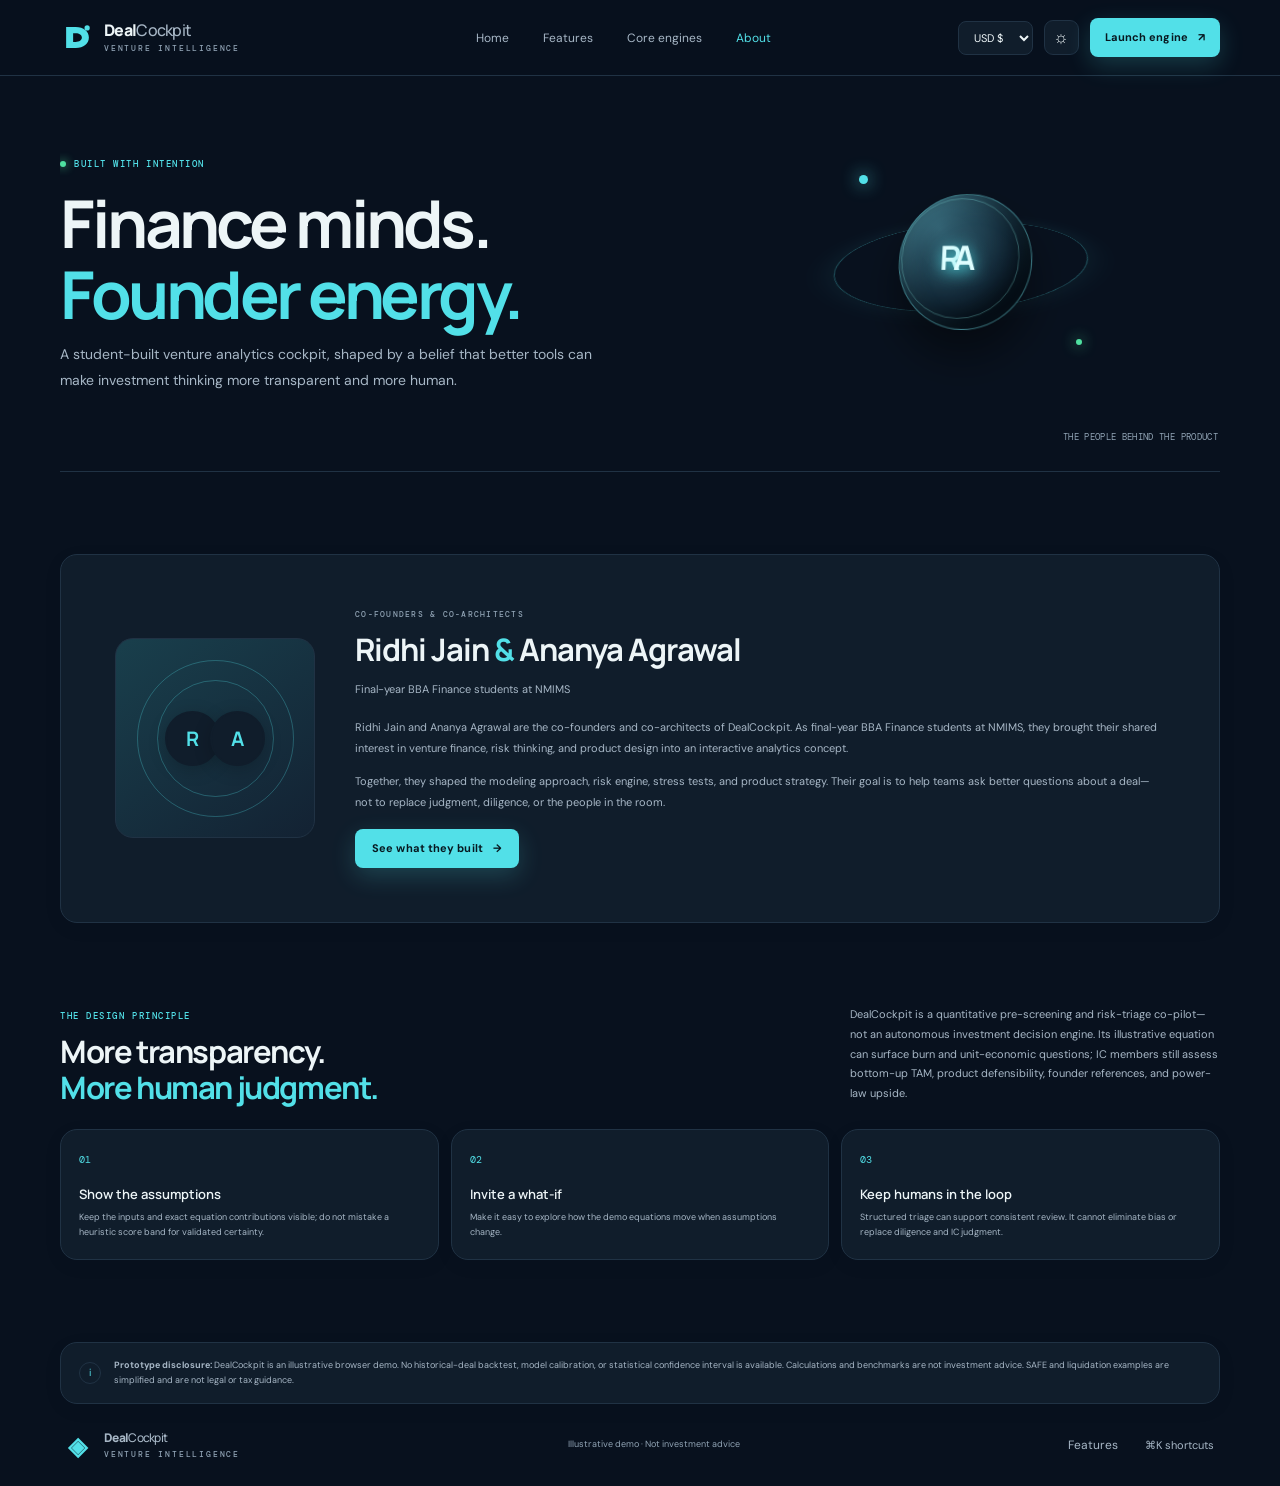
==== commit 121945f1: "Polish institutional DealCockpit experience Co-authored-by: Copilot App <223556219+Copilot@users.nor" ====
--- a/about.html
+++ b/about.html
@@ -17,8 +17,8 @@
   <main id="main">
     <section class="page-hero shell about-hero"><div class="eyebrow"><span class="status-dot"></span> BUILT WITH INTENTION</div><h1>Finance minds.<br><span>Founder energy.</span></h1><p class="hero-lede">A student-built venture analytics cockpit, shaped by a belief that better tools can make investment thinking more transparent and more human.</p><div class="about-hero-visual" aria-hidden="true"><div class="about-hero-ring"></div><div class="about-hero-orb"><span>R</span><span>A</span></div><i></i><b></b></div><div class="page-hero-index mono">THE PEOPLE BEHIND THE PRODUCT</div></section>
     <section class="section shell"><article class="founder-story panel"><div class="founder-monogram" aria-hidden="true"><span>R</span><span>A</span></div><div><div class="panel-kicker">CO-FOUNDERS &amp; CO-ARCHITECTS</div><h2>Ridhi Jain <span>&amp;</span> Ananya Agrawal</h2><p class="founder-subtitle">Final-year BBA Finance students at NMIMS</p><p>Ridhi Jain and Ananya Agrawal are the co-founders and co-architects of DealCockpit. As final-year BBA Finance students at NMIMS, they brought their shared interest in venture finance, risk thinking, and product design into an interactive analytics concept.</p><p>Together, they shaped the modeling approach, risk engine, stress tests, and product strategy. Their goal is to help teams ask better questions about a deal—not to replace judgment, diligence, or the people in the room.</p><a class="button button-primary" href="features.html">See what they built <span>→</span></a></div></article></section>
-    <section class="section shell"><div class="section-heading"><div><div class="eyebrow">THE DESIGN PRINCIPLE</div><h2>More transparency.<br><span>More human judgment.</span></h2></div><p>DealCockpit makes its demo assumptions visible so investors can inspect inputs, test a scenario, and discuss what matters next.</p></div><div class="about-principles"><article class="panel"><span>01</span><h3>Show the assumptions</h3><p>Keep the inputs and simple coefficient contributions in view.</p></article><article class="panel"><span>02</span><h3>Invite a what-if</h3><p>Make it easy to explore how the result moves when an assumption changes.</p></article><article class="panel"><span>03</span><h3>Keep humans in the loop</h3><p>Use the interface to support careful discussion—not as an investment verdict.</p></article></div></section>
-    <section class="section shell"><div class="demo-notice panel"><span>i</span><p><b>Prototype disclosure:</b> DealCockpit is an illustrative browser demo. Calculations, confidence bands, and benchmarks are not validated backtesting or investment advice. SAFE and liquidation examples are simplified and are not legal or tax guidance.</p></div></section>
+    <section class="section shell"><div class="section-heading"><div><div class="eyebrow">THE DESIGN PRINCIPLE</div><h2>More transparency.<br><span>More human judgment.</span></h2></div><p>DealCockpit is a quantitative pre-screening and risk-triage co-pilot—not an autonomous investment decision engine. Its illustrative equation can surface burn and unit-economic questions; IC members still assess bottom-up TAM, product defensibility, founder references, and power-law upside.</p></div><div class="about-principles"><article class="panel"><span>01</span><h3>Show the assumptions</h3><p>Keep the inputs and exact equation contributions visible; do not mistake a heuristic score band for validated certainty.</p></article><article class="panel"><span>02</span><h3>Invite a what-if</h3><p>Make it easy to explore how the demo equations move when assumptions change.</p></article><article class="panel"><span>03</span><h3>Keep humans in the loop</h3><p>Structured triage can support consistent review. It cannot eliminate bias or replace diligence and IC judgment.</p></article></div></section>
+    <section class="section shell"><div class="demo-notice panel"><span>i</span><p><b>Prototype disclosure:</b> DealCockpit is an illustrative browser demo. No historical-deal backtest, model calibration, or statistical confidence interval is available. Calculations and benchmarks are not investment advice. SAFE and liquidation examples are simplified and are not legal or tax guidance.</p></div></section>
   </main>
   <footer class="footer shell"><a class="brand footer-brand" href="index.html"><span class="brand-mark">◈</span><span>Deal<span class="brand-light">Cockpit</span><small>VENTURE INTELLIGENCE</small></span></a><span>Illustrative demo · Not investment advice</span><div><a href="features.html">Features</a><button type="button" id="open-shortcuts">⌘K shortcuts</button></div></footer>
   <div id="toast" class="toast" role="status" aria-live="polite"></div><div id="command-overlay" class="command-overlay" hidden><div class="command-dialog" role="dialog" aria-modal="true" aria-labelledby="command-title"><div class="command-search"><span aria-hidden="true">⌕</span><label class="sr-only" id="command-title" for="command-input">Search DealCockpit actions</label><input id="command-input" type="text" placeholder="Jump to a page, term, or action…" autocomplete="off"><kbd>ESC</kbd></div><div id="command-results" class="command-results"></div><div class="command-footer"><span>↑↓ to navigate</span><span><kbd>ENTER</kbd> to select</span><span><kbd>ESC</kbd> to close</span></div></div></div>
--- a/styles.css
+++ b/styles.css
@@ -2,7 +2,7 @@
 :root[data-theme="light"]{color-scheme:light;--bg:#f2f6f8;--bg-soft:#eaf0f3;--panel:#fff;--panel-2:#f6fafb;--line:#d8e2e8;--text:#122334;--muted:#536a7b;--faint:#778d9d;--cyan:#087f8b;--cyan-dim:#d8f4f3;--green:#16865d;--red:#c94450;--amber:#a66a0b;--shadow:0 16px 38px #263a4a12}
 *{box-sizing:border-box}html{scroll-behavior:smooth;scroll-padding-top:92px}body{margin:0;background:var(--bg);color:var(--text);font-family:var(--font);font-size:14px;line-height:1.5;transition:background .2s,color .2s}button,input,select{font:inherit}button,a,select,input{outline-color:var(--cyan)}button{color:inherit}a{color:inherit;text-decoration:none}.shell{width:min(1160px,calc(100% - 48px));margin-inline:auto}.sr-only{position:absolute;width:1px;height:1px;padding:0;margin:-1px;overflow:hidden;clip:rect(0,0,0,0);white-space:nowrap;border:0}.skip-link{position:fixed;top:-50px;left:16px;background:var(--cyan);color:#04141b;padding:10px 16px;z-index:99;border-radius:8px}.skip-link:focus{top:10px}
 .topbar{height:76px;border-bottom:1px solid var(--line);display:flex;align-items:center;justify-content:space-between;padding:0 max(24px,calc((100vw - 1160px)/2));background:color-mix(in srgb,var(--bg) 91%,transparent);position:sticky;top:0;z-index:30;backdrop-filter:blur(16px)}.brand{display:flex;align-items:center;gap:9px;font:800 16px var(--display);letter-spacing:-.7px;line-height:1}.brand-mark{display:grid;place-items:center;width:35px;height:35px;color:var(--cyan)}.brand-mark svg{width:100%;height:100%}.brand-light{font-weight:500;color:var(--muted)}.brand small{display:block;font:500 8px var(--mono);letter-spacing:1.8px;color:var(--faint);margin-top:5px}.main-nav{display:flex;gap:34px;margin-left:50px}.main-nav a,.footer a,.footer button{color:var(--muted);font-size:12px;transition:color .18s}.main-nav a:hover,.footer a:hover,.footer button:hover{color:var(--cyan)}.header-actions{display:flex;align-items:center;gap:11px}.currency-select,.compact-select select{background:var(--panel);border:1px solid var(--line);border-radius:8px;color:var(--text);padding:8px 11px;font-size:11px}.icon-button{width:35px;height:35px;border:1px solid var(--line);background:var(--panel);border-radius:9px;cursor:pointer;font-size:17px}.icon-button:hover{border-color:var(--cyan);color:var(--cyan)}.button{display:inline-flex;align-items:center;justify-content:center;gap:10px;border-radius:8px;padding:10px 16px;font-size:11px;font-weight:700;letter-spacing:.1px;border:1px solid transparent;cursor:pointer;transition:transform .18s,background .18s,border-color .18s}.button:hover{transform:translateY(-2px)}.button-primary{color:#06151d;background:var(--cyan);box-shadow:0 8px 25px color-mix(in srgb,var(--cyan) 20%,transparent)}.button-primary:hover{background:#82eff2}.button-outline{color:var(--text);background:transparent;border-color:var(--line)}.button-outline:hover{border-color:var(--cyan);color:var(--cyan)}.button-quiet{color:var(--text);background:var(--panel-2);border-color:var(--line)}.button-quiet:hover{border-color:var(--cyan)}.header-cta{padding:10px 14px}.menu-toggle{display:none}
-.hero{min-height:640px;padding-top:92px;position:relative;display:grid;grid-template-columns:1fr 1fr;align-items:center;overflow:hidden}.hero-copy{position:relative;z-index:2;padding-bottom:46px}.eyebrow{font:500 9px var(--mono);letter-spacing:1.55px;color:var(--cyan);display:flex;align-items:center;gap:8px}.status-dot,.online-pill i{width:6px;height:6px;background:var(--green);border-radius:50%;box-shadow:0 0 10px var(--green)}h1,h2,h3,p{margin-top:0}h1{font:700 clamp(42px,5.2vw,68px)/1.07 var(--display);letter-spacing:-3.5px;margin:21px 0 18px}h1 span,h2 span{color:var(--cyan)}.hero-lede{font-size:14px;color:var(--muted);max-width:440px;line-height:1.85}.hero-buttons{display:flex;align-items:center;gap:24px;margin-top:26px}.text-link{font-size:11px;color:var(--muted);font-weight:600}.text-link span{color:var(--cyan);margin-left:4px}.hero-proof{display:flex;align-items:center;gap:13px;margin-top:44px}.avatar-stack{display:flex;padding-left:3px}.avatar-stack span{width:30px;height:30px;border-radius:50%;display:grid;place-items:center;margin-left:-4px;border:2px solid var(--bg);background:#bd8875;color:#fff;font-size:10px}.avatar-stack span:nth-child(2){background:#728caa}.avatar-stack .proof-icon{background:var(--cyan-dim);color:var(--cyan);font-size:17px}.hero-proof p{margin:0;font-size:10px;line-height:1.6;color:var(--muted)}.hero-proof b{font-weight:600;color:var(--text)}.hero-visual{height:460px;position:relative;display:grid;place-items:center;margin-top:-15px}.hero-grid{position:absolute;inset:15% 5% 5%;opacity:.18;background-image:linear-gradient(var(--line) 1px,transparent 1px),linear-gradient(90deg,var(--line) 1px,transparent 1px);background-size:38px 38px;mask-image:radial-gradient(ellipse,black 20%,transparent 72%)}.orb{position:absolute;border-radius:50%;filter:blur(1px)}.orb-one{width:355px;height:355px;background:radial-gradient(circle at 45% 45%,#173849aa,#0a172400 70%);border:1px solid #52e0e81a}.orb-two{width:255px;height:255px;border:1px solid #52e0e81f;box-shadow:0 0 75px #52e0e811}.hero-owl{position:relative;width:min(310px,72%);z-index:1;filter:drop-shadow(0 30px 36px #0007);animation:float 5s ease-in-out infinite}.hero-owl svg{width:100%;height:auto}.floating-tag{position:absolute;z-index:2;border:1px solid var(--line);background:color-mix(in srgb,var(--panel) 91%,transparent);border-radius:9px;box-shadow:var(--shadow);backdrop-filter:blur(10px)}.tag-top{top:74px;left:0;padding:9px 12px;font:500 8px var(--mono);letter-spacing:.8px;color:var(--muted)}.tag-dot{display:inline-block;width:6px;height:6px;background:var(--green);border-radius:100%;margin-right:7px}.tag-bottom{bottom:73px;right:0;display:flex;gap:10px;align-items:center;padding:10px 13px}.tag-icon{background:var(--cyan-dim);color:var(--cyan);width:27px;height:27px;border-radius:7px;display:grid;place-items:center}.tag-bottom small,.tag-bottom b{display:block}.tag-bottom small{font:8px var(--mono);color:var(--faint);letter-spacing:.7px}.tag-bottom b{font:700 13px var(--display);margin-top:2px}.tag-bottom em{font:500 9px var(--font);color:var(--green);font-style:normal;margin-left:5px}.hero-mini-card{position:absolute;right:7%;top:72px;z-index:3;width:124px;padding:13px;border:1px solid var(--line);background:var(--panel);border-radius:10px;box-shadow:var(--shadow)}.mini-label{font:8px var(--mono);color:var(--muted);letter-spacing:.7px}.mini-score{font:700 27px var(--display);margin-top:5px}.mini-score span{font:500 10px var(--font);color:var(--faint)}.mini-bar{height:4px;background:var(--line);border-radius:4px;margin:5px 0 7px}.mini-bar i{display:block;width:82%;height:100%;border-radius:4px;background:var(--cyan)}.hero-mini-card small{font-size:8px;color:var(--muted)}.hero-bottom{grid-column:1/-1;display:flex;align-items:center;justify-content:space-between;border-top:1px solid var(--line);padding:22px 0 29px;margin-top:-4px}.hero-note{display:flex;gap:12px;align-items:center}.note-icon{width:33px;height:33px;border:1px solid var(--line);border-radius:9px;display:grid;place-items:center;color:var(--cyan);font-size:16px}.hero-note b,.hero-note small{display:block}.hero-note b{font-size:11px}.hero-note small{font-size:10px;color:var(--muted);margin-top:3px}.upload-zone{display:flex;align-items:center;gap:12px;border:1px dashed #3a5365;padding:10px 12px;border-radius:10px;background:var(--panel);min-width:500px}.upload-zone.dragging{border-color:var(--cyan);background:var(--cyan-dim)}.upload-icon{width:31px;height:31px;border-radius:8px;background:var(--cyan-dim);color:var(--cyan);display:grid;place-items:center;font-size:19px}.upload-zone>span:nth-child(2){flex:1}.upload-zone b,.upload-zone small{display:block}.upload-zone b{font-size:10px}.upload-zone small{font-size:9px;color:var(--muted)}.inline-button{border:0;background:none;color:var(--cyan);padding:0;cursor:pointer;font-size:inherit}.upload-zone .button{font-size:9px;padding:8px 10px}
+.hero{min-height:640px;padding-top:92px;position:relative;display:grid;grid-template-columns:1fr 1fr;align-items:center;overflow:hidden}.hero-copy{position:relative;z-index:2;padding-bottom:46px}.eyebrow{font:500 9px var(--mono);letter-spacing:1.55px;color:var(--cyan);display:flex;align-items:center;gap:8px}.status-dot,.online-pill i{width:6px;height:6px;background:var(--green);border-radius:50%;box-shadow:0 0 10px var(--green)}h1,h2,h3,p{margin-top:0}h1{font:700 clamp(42px,5.2vw,68px)/1.07 var(--display);letter-spacing:-3.5px;margin:21px 0 18px}h1 span,h2 span{color:var(--cyan)}.hero-lede{font-size:14px;color:var(--muted);max-width:440px;line-height:1.85}.hero-buttons{display:flex;align-items:center;gap:24px;margin-top:26px}.text-link{font-size:11px;color:var(--muted);font-weight:600}.text-link span{color:var(--cyan);margin-left:4px}.hero-proof{display:flex;align-items:center;gap:13px;margin-top:44px}.avatar-stack{display:flex;padding-left:3px}.avatar-stack span{width:30px;height:30px;border-radius:50%;display:grid;place-items:center;margin-left:-4px;border:2px solid var(--bg);background:#bd8875;color:#fff;font-size:10px}.avatar-stack span:nth-child(2){background:#728caa}.avatar-stack .proof-icon{background:var(--cyan-dim);color:var(--cyan);font-size:17px}.hero-proof p{margin:0;font-size:10px;line-height:1.6;color:var(--muted)}.hero-proof b{font-weight:600;color:var(--text)}.hero-visual{height:460px;position:relative;display:grid;place-items:center;margin-top:-15px}.hero-grid{position:absolute;inset:15% 5% 5%;opacity:.18;background-image:linear-gradient(var(--line) 1px,transparent 1px),linear-gradient(90deg,var(--line) 1px,transparent 1px);background-size:38px 38px;mask-image:radial-gradient(ellipse,black 20%,transparent 72%)}.orb{position:absolute;border-radius:50%;filter:blur(1px)}.orb-one{width:355px;height:355px;background:radial-gradient(circle at 45% 45%,#173849aa,#0a172400 70%);border:1px solid #52e0e81a}.orb-two{width:255px;height:255px;border:1px solid #52e0e81f;box-shadow:0 0 75px #52e0e811}.hero-owl{position:relative;width:min(310px,72%);z-index:1;filter:drop-shadow(0 30px 36px #0007);animation:float 5s ease-in-out infinite}.hero-owl svg{width:100%;height:auto}.floating-tag{position:absolute;z-index:2;border:1px solid var(--line);background:color-mix(in srgb,var(--panel) 91%,transparent);border-radius:9px;box-shadow:var(--shadow);backdrop-filter:blur(10px)}.tag-top{top:74px;left:0;padding:9px 12px;font:500 8px var(--mono);letter-spacing:.8px;color:var(--muted)}.tag-dot{display:inline-block;width:6px;height:6px;background:var(--green);border-radius:100%;margin-right:7px}.tag-bottom{bottom:73px;right:0;display:flex;gap:10px;align-items:center;padding:10px 13px}.tag-icon{background:var(--cyan-dim);color:var(--cyan);width:27px;height:27px;border-radius:7px;display:grid;place-items:center}.tag-bottom small,.tag-bottom b{display:block}.tag-bottom small{font:8px var(--mono);color:var(--faint);letter-spacing:.7px}.tag-bottom b{font:700 13px var(--display);margin-top:2px}.tag-bottom em{font:500 9px var(--font);color:var(--green);font-style:normal;margin-left:5px}.hero-mini-card{position:absolute;right:7%;top:72px;z-index:3;width:124px;padding:13px;border:1px solid var(--line);background:var(--panel);border-radius:10px;box-shadow:var(--shadow)}.mini-label{font:8px var(--mono);color:var(--muted);letter-spacing:.7px}.mini-score{font:700 27px var(--display);margin-top:5px}.mini-score span{font:500 10px var(--font);color:var(--faint)}.mini-bar{height:4px;background:var(--line);border-radius:4px;margin:5px 0 7px}.mini-bar i{display:block;width:82%;height:100%;border-radius:4px;background:var(--cyan)}.hero-mini-card small{font-size:8px;color:var(--muted)}.hero-bottom{grid-column:1/-1;display:flex;align-items:center;justify-content:space-between;border-top:1px solid var(--line);padding:22px 0 29px;margin-top:-4px}.hero-note{display:flex;gap:12px;align-items:center}.note-icon{width:33px;height:33px;border:1px solid var(--line);border-radius:9px;display:grid;place-items:center;color:var(--cyan);font-size:16px}.hero-note b,.hero-note small{display:block}.hero-note b{font-size:11px}.hero-note small{font-size:10px;color:var(--muted);margin-top:3px}.upload-zone{display:flex;align-items:center;gap:12px;border:1px dashed #3a5365;padding:10px 12px;border-radius:10px;background:var(--panel);min-width:500px}.upload-zone.dragging{border-color:var(--cyan);background:var(--cyan-dim)}.upload-icon{width:31px;height:31px;border-radius:8px;background:var(--cyan-dim);color:var(--cyan);display:grid;place-items:center;font-size:19px}.upload-zone>span:nth-child(2){flex:1}.upload-zone b,.upload-zone small{display:block}.upload-zone b{font-size:10px}.upload-zone small{font-size:9px;color:var(--muted)}.inline-button{border:0;background:none;color:var(--cyan);padding:0;cursor:pointer;font-size:inherit}.upload-zone .button{font-size:9px;padding:8px 10px}.upload-zone .button:disabled{opacity:.48;cursor:not-allowed;filter:saturate(.5)}
 .section{padding-top:82px}.section-heading{display:flex;align-items:end;justify-content:space-between;margin-bottom:23px;gap:30px}.section-heading h2,.about-content h2{font:700 31px/1.18 var(--display);letter-spacing:-1.4px;margin:11px 0 0}.section-heading>p{max-width:370px;margin:0 0 2px;color:var(--muted);font-size:11px;line-height:1.8}.feature-strip{display:grid;grid-template-columns:repeat(5,1fr);gap:10px}.feature-chip{min-height:90px;border:1px solid var(--line);background:var(--panel);border-radius:12px;padding:16px;display:grid;grid-template-columns:30px 1fr;align-content:center;column-gap:9px;transition:transform .2s,border-color .2s}.feature-chip:hover{transform:translateY(-3px);border-color:var(--cyan)}.feature-chip>span{grid-row:span 2;color:var(--cyan);font-size:20px;align-self:center}.feature-chip b{font-size:11px}.feature-chip small{font-size:9px;color:var(--muted);margin-top:3px}
 .panel{border:1px solid var(--line);background:var(--panel);border-radius:var(--radius);box-shadow:0 5px 20px #0000000d}.screen-layout{display:grid;grid-template-columns:1fr 1fr;gap:14px}.score-panel,.contribution-panel{padding:22px 23px}.panel-head{display:flex;justify-content:space-between;align-items:flex-start;gap:15px}.panel-kicker{font:500 8px var(--mono);letter-spacing:1.25px;color:var(--faint);display:block}.panel-head h3{font:600 16px var(--display);letter-spacing:-.35px;margin:6px 0 0}.pill{font:500 8px var(--mono);letter-spacing:.6px;border-radius:20px;padding:6px 9px}.pill-positive{color:var(--green);background:color-mix(in srgb,var(--green) 10%,transparent);border:1px solid color-mix(in srgb,var(--green) 20%,transparent)}.pill-risk{color:var(--red);background:color-mix(in srgb,var(--red) 10%,transparent);border:1px solid color-mix(in srgb,var(--red) 20%,transparent)}.pill-neutral{color:var(--muted);background:var(--panel-2);border:1px solid var(--line)}.score-main{display:flex;align-items:center;justify-content:space-around;margin:12px 0 8px}.gauge{width:195px;height:127px;position:relative}.gauge svg{width:100%;height:100%;overflow:visible}.gauge-track,.gauge-value{fill:none;stroke-width:12;stroke-linecap:round}.gauge-track{stroke:var(--line)}.gauge-value{stroke:var(--cyan);stroke-dasharray:229;stroke-dashoffset:73;transition:stroke-dashoffset .5s}.gauge-number{position:absolute;bottom:0;left:0;right:0;text-align:center}.gauge-number strong{font:700 34px var(--display);display:block;letter-spacing:-1.5px}.gauge-number small{display:block;font-size:9px;color:var(--muted);margin-top:-2px}.return-stat{border-left:1px solid var(--line);padding-left:29px}.return-stat>span,.return-stat>small{display:block}.return-stat>span{font:500 8px var(--mono);letter-spacing:1px;color:var(--faint)}.return-stat strong{display:block;font:700 30px var(--display);margin:7px 0 0}.return-stat strong span{font-size:18px;color:var(--cyan)}.return-stat>small{font-size:9px;color:var(--muted)}.confidence-row{display:flex;align-items:center;gap:10px;padding:13px 0;border-top:1px solid var(--line);border-bottom:1px solid var(--line);font-size:9px}.confidence-row>span:first-child{white-space:nowrap;color:var(--muted)}.confidence-row b{color:var(--text);font-weight:600}.confidence-line{height:4px;flex:1;background:var(--line);border-radius:4px;position:relative}.confidence-line i{position:absolute;left:23%;right:22%;height:100%;background:var(--cyan);border-radius:4px;opacity:.75}.confidence-row small{color:var(--faint);white-space:nowrap;font-size:8px}.risk-block{padding:15px 0 10px}.subhead{display:flex;justify-content:space-between;font-size:9px;font-weight:600}.subhead span:last-child{color:var(--muted);font-weight:400}.risk-tags{display:flex;flex-wrap:wrap;gap:6px;margin-top:9px}.risk-tag{font-size:8px;color:var(--amber);border:1px solid color-mix(in srgb,var(--amber) 27%,transparent);background:color-mix(in srgb,var(--amber) 8%,transparent);border-radius:5px;padding:4px 7px}.risk-tag.high{color:var(--red);border-color:color-mix(in srgb,var(--red) 25%,transparent);background:color-mix(in srgb,var(--red) 8%,transparent)}.risk-tag.ok{color:var(--green);border-color:color-mix(in srgb,var(--green) 25%,transparent);background:color-mix(in srgb,var(--green) 8%,transparent)}.score-foot{display:flex;justify-content:space-between;padding-top:10px;border-top:1px solid var(--line);font-size:8px;color:var(--muted)}.tiny-positive{display:inline-block;width:6px;height:6px;border-radius:100%;background:var(--green);margin-right:5px}.mono{font-family:var(--mono);font-size:8px;letter-spacing:.35px;color:var(--faint)}.info-dot{width:17px;height:17px;display:grid;place-items:center;border-radius:50%;font:10px serif;border:1px solid var(--line);color:var(--muted)}.panel-description{font-size:10px;color:var(--muted);line-height:1.7;margin:9px 0 16px}.contribution-chart{display:grid;gap:8px}.contribution-row{display:grid;grid-template-columns:102px 1fr 43px;align-items:center;gap:9px;font-size:9px}.contribution-name{color:var(--muted);white-space:nowrap;overflow:hidden;text-overflow:ellipsis}.contribution-track{height:8px;position:relative;background:var(--panel-2);border-radius:5px}.contribution-track:before{content:"";position:absolute;top:-3px;bottom:-3px;width:1px;background:var(--faint);left:50%}.contribution-fill{height:100%;position:absolute;top:0;min-width:2px;border-radius:5px}.contribution-fill.positive{left:50%;background:var(--green)}.contribution-fill.negative{right:50%;background:var(--red)}.contribution-value{text-align:right;font:9px var(--mono)}.contribution-value.pos{color:var(--green)}.contribution-value.neg{color:var(--red)}.chart-legend{display:flex;gap:16px;margin-top:13px;color:var(--muted);font-size:8px}.chart-legend i{display:inline-block;width:7px;height:7px;border-radius:2px;margin-right:4px}.legend-pos{background:var(--green)}.legend-neg{background:var(--red)}
 .inputs-bar{display:grid;grid-template-columns:repeat(5,minmax(110px,1fr));gap:13px 15px;padding:18px 20px;margin-top:14px}.input-bar-title{grid-column:1/-1;display:flex;justify-content:space-between;align-items:center;border-bottom:1px solid var(--line);padding-bottom:10px}.input-bar-title small{color:var(--faint);font-size:9px}.inputs-bar label,.tool-inputs label{font-size:8px;color:var(--muted);display:grid;gap:5px}.inputs-bar input,.inputs-bar select,.tool-inputs input,.tool-inputs select{width:100%;height:33px;padding:0 9px;border-radius:7px;background:var(--bg-soft);border:1px solid var(--line);color:var(--text);font-size:10px;min-width:0}.inputs-bar input:focus,.inputs-bar select:focus,.tool-inputs input:focus,.tool-inputs select:focus,.chat-form input:focus{border-color:var(--cyan);outline:2px solid color-mix(in srgb,var(--cyan) 15%,transparent)}.validation-message{grid-column:1/-1;margin:0;color:var(--red);font-size:9px;min-height:0}.validation-message:not(:empty){padding-top:4px}
@@ -20,6 +20,8 @@
 @media(max-width:680px){.shell{width:min(100% - 30px,520px)}.topbar{height:64px;padding:0 15px}.main-nav{display:none;position:absolute;top:63px;left:0;right:0;background:var(--panel);margin:0;padding:17px 20px;border-bottom:1px solid var(--line);flex-direction:column;gap:16px}.main-nav.open{display:flex}.header-actions{gap:7px}.currency-select{padding:7px 6px;font-size:9px}.header-cta{display:none}.menu-toggle{display:block}.brand{font-size:14px}.brand-mark{width:31px;height:31px}.hero{display:flex;flex-direction:column;align-items:stretch;padding-top:54px;min-height:0}.hero-copy{padding-bottom:0}.hero h1{font-size:49px;letter-spacing:-2.8px}.hero-lede{font-size:12px}.hero-proof{margin-top:28px}.hero-visual{height:335px;margin:4px 0 2px}.hero-owl{width:245px}.orb-one{width:285px;height:285px}.orb-two{width:205px;height:205px}.tag-top{top:32px;left:0}.tag-bottom{right:0;bottom:34px}.hero-mini-card{right:1%;top:23px;width:110px;padding:10px}.mini-score{font-size:22px}.hero-bottom{width:100%;margin-top:2px;align-items:stretch;flex-direction:column;gap:16px;padding:17px 0 23px}.upload-zone{display:grid;grid-template-columns:31px 1fr auto;gap:8px;padding:10px}.upload-zone .button{grid-column:1/-1;width:100%}.section{padding-top:60px}.section-heading{align-items:flex-start;flex-direction:column;gap:11px;margin-bottom:17px}.section-heading h2,.about-content h2{font-size:27px}.section-heading>p{font-size:10px}.section-heading>.button{align-self:stretch}.feature-strip{grid-template-columns:repeat(2,1fr);gap:8px}.feature-chip{min-height:78px;padding:11px}.feature-chip:last-child{grid-column:1/-1}.screen-layout,.engine-grid,.capital-grid,.ic-layout,.bottom-grid{grid-template-columns:1fr}.score-panel,.contribution-panel,.whatif-panel,.allocation-panel,.waterfall-panel,.safe-panel,.vote-panel,.benchmark-panel,.correlation-panel,.chat-panel,.market-panel{padding:17px}.score-main{justify-content:space-between}.return-stat{padding-left:17px}.gauge{width:170px}.inputs-bar{grid-template-columns:repeat(2,minmax(0,1fr));padding:15px;gap:12px}.input-bar-title{grid-column:1/-1}.pipeline-board{grid-template-columns:repeat(2,minmax(0,1fr));gap:8px}.pipeline-column{padding:9px;min-height:190px}.deal-card{padding:9px}.tool-inputs{grid-template-columns:repeat(2,minmax(0,1fr))}.waterfall-panel .tool-inputs label:last-child{grid-column:1/-1}.market-row{grid-template-columns:84px 1fr 50px;gap:8px}.market-label{font-size:8px}.benchmark-row{grid-template-columns:105px 1fr 30px}.about-section{margin-top:60px;padding:40px 0}.about-content{grid-template-columns:50px 1fr;gap:13px}.about-mark{font-size:25px;letter-spacing:-2px;align-self:start;padding-top:20px}.about-stat{grid-column:2;border-left:0;border-top:1px solid var(--line);padding:12px 0 0;display:flex;align-items:center;gap:12px}.about-stat b{font-size:16px;margin:0}.about-stat i{position:static}.footer{height:auto;min-height:80px;flex-wrap:wrap;gap:8px;padding-block:16px}.footer>span{order:3;width:100%}.footer>div{gap:12px}.footer a,.footer button{font-size:9px}.command-footer{gap:8px;justify-content:space-between}.whatif-result{grid-template-columns:1fr 1fr}.whatif-spark{display:none}.allocation-content{gap:16px;padding-inline:0}.donut-chart{width:125px;height:125px}.donut-chart:before{width:85px;height:85px}.hero-buttons{gap:16px}.button{font-size:10px}.hero-buttons .button{padding:10px 12px}}
 @media(max-width:380px){.hero h1{font-size:43px}.score-main{gap:4px}.gauge{width:145px}.return-stat{padding-left:10px}.return-stat strong{font-size:26px}.confidence-row{gap:6px}.confidence-row small{display:none}.pipeline-board{grid-template-columns:1fr}.upload-zone{grid-template-columns:30px 1fr}.upload-zone .button{grid-column:1/-1}.allocation-content{gap:10px}.donut-chart{width:112px;height:112px}.donut-chart:before{width:76px;height:76px}}
 @media(prefers-reduced-motion:reduce){*,*::before,*::after{scroll-behavior:auto!important;animation-duration:.01ms!important;animation-iteration-count:1!important;transition-duration:.01ms!important}}
+.upload-files{display:grid;grid-template-columns:repeat(auto-fill,minmax(190px,1fr));gap:9px;margin:0 0 20px}.upload-files:empty{display:none}.upload-file{min-width:0;display:flex;align-items:center;gap:9px;padding:9px;border:1px solid var(--line);border-radius:9px;background:var(--panel)}.upload-file-preview,.upload-file-icon{width:42px;height:42px;flex:none;border-radius:6px}.upload-file-preview{object-fit:cover}.upload-file-icon{display:grid;place-items:center;background:var(--cyan-dim);color:var(--cyan);font:500 10px var(--mono)}.upload-file-details{min-width:0;flex:1}.upload-file-name,.upload-file-details small{display:block;overflow:hidden;text-overflow:ellipsis;white-space:nowrap}.upload-file-name{font-size:10px}.upload-file-details small{margin-top:3px;color:var(--muted);font-size:9px}.upload-file-open,.upload-file-remove{color:var(--cyan);background:none;border:0;text-decoration:none;cursor:pointer;font-size:10px}.upload-file-remove{font-size:17px;padding:4px}
+.imported-profile{margin-top:14px;padding:20px}.imported-profile[hidden]{display:none}.imported-profile-grid{display:grid;grid-template-columns:repeat(auto-fit,minmax(155px,1fr));gap:9px}.imported-profile-item{min-width:0;padding:10px;border:1px solid var(--line);border-radius:8px;background:var(--panel-soft,var(--bg-soft))}.imported-profile-item span,.imported-profile-item b{display:block}.imported-profile-item span{color:var(--muted);font-size:9px;text-transform:uppercase;letter-spacing:.06em}.imported-profile-item b{margin-top:5px;overflow-wrap:anywhere;font-size:11px;font-weight:600}
 .main-nav a[aria-current=page]{color:var(--cyan)}
 .page-cards{display:grid;grid-template-columns:repeat(3,1fr);gap:13px}
 .page-card{min-height:230px;padding:22px;border:1px solid var(--line);border-radius:var(--radius);background:var(--panel);display:flex;flex-direction:column;align-items:flex-start;transition:transform .2s,border-color .2s,background .2s}
@@ -205,3 +207,31 @@
 @media(max-width:900px){.stack-round{grid-template-columns:20px 1fr 1fr .7fr .7fr 1fr 25px}.pitch-split{grid-template-columns:1fr .9fr}}
 @media(max-width:680px){.sensitivity-panel,.compare-panel,.pitch-panel{padding:16px}.sensitivity-heatmap{grid-template-columns:minmax(62px,.95fr) repeat(5,minmax(38px,1fr));gap:3px}.heat-cell{min-height:43px;font-size:8px}.heatmap-axis{font-size:7px}.stack-round{grid-template-columns:18px repeat(2,minmax(0,1fr)) 25px;align-items:end}.stack-round label:nth-of-type(3),.stack-round label:nth-of-type(4),.stack-round label:nth-of-type(5){grid-row:2}.stack-round label:nth-of-type(3){grid-column:2}.stack-round label:nth-of-type(4){grid-column:3}.stack-round label:nth-of-type(5){grid-column:1/-2}.stack-remove{grid-column:4;grid-row:1}.option-pool-row{grid-template-columns:110px auto}.option-pool-row .micro-note{grid-column:1/-1}.term-inputs{grid-template-columns:repeat(2,minmax(0,1fr))}.counterproposal-result{grid-template-columns:1fr}.deal-compare-picker{grid-template-columns:repeat(2,minmax(0,1fr))}.pitch-split{grid-template-columns:1fr}.pitch-viewer,.pitch-viewer object{min-height:300px;height:300px}.audio-brief-row{flex-wrap:wrap}.audio-brief-row>div{flex:1 1 100%}.audio-brief-row .button{flex:1}.radar-layout{grid-template-columns:1fr}.ic-radar{margin:auto;max-width:260px}.ic-pillar-inputs{grid-template-columns:repeat(2,minmax(0,1fr))}.comparison-bars>div{grid-template-columns:90px 1fr 38px}.exit-value-input{grid-template-columns:1fr}.waterfall-payouts{grid-template-columns:1fr}.waterfall-row{grid-template-columns:minmax(72px,.9fr) minmax(70px,1fr) 40px;gap:5px}.waterfall-summary{grid-template-columns:1fr}.waterfall-axis{grid-template-columns:minmax(72px,.9fr) minmax(70px,1fr) 40px;gap:5px}.waterfall-axis span{font-size:5px}}
 @media(max-width:380px){.sensitivity-heatmap{grid-template-columns:54px repeat(5,minmax(34px,1fr))}.heat-cell{min-height:38px;font-size:7px}.heatmap-axis{font-size:6px}.deal-compare-picker{grid-template-columns:1fr}.stack-builder-head{align-items:flex-start;flex-direction:column}.counterproposal-actions{flex-direction:column}.counterproposal-actions .button{width:100%}.radar-label{font-size:7px}}
+
+/* Institutional decision-support polish */
+:root{--muted:#a7b7c6;--faint:#91a4b5}
+:root[data-theme="light"]{--muted:#455d70;--faint:#5a7182;--cyan:#087581;--amber:#905d00}
+button:focus-visible,a:focus-visible,select:focus-visible,input:focus-visible{outline:2px solid var(--cyan);outline-offset:3px}
+.methodology-banner{margin-top:24px;padding:20px 22px;border:1px solid color-mix(in srgb,var(--cyan) 34%,var(--line));border-radius:14px;background:linear-gradient(115deg,color-mix(in srgb,var(--cyan) 9%,var(--panel)),var(--panel));display:grid;grid-template-columns:minmax(230px,.85fr) 1.4fr;align-items:center;gap:24px}
+.methodology-banner h2{font:700 17px/1.35 var(--display);margin:8px 0 0}.methodology-banner p{color:var(--muted);font-size:11px;line-height:1.8;margin:0}
+.sample-presets{display:grid;grid-template-columns:repeat(4,minmax(0,1fr));align-items:stretch;gap:8px;margin-top:12px}.sample-presets>.panel-kicker{align-self:center}.sample-presets .button{min-height:48px;justify-content:space-between;gap:8px;flex-wrap:wrap}.sample-presets small{display:block;color:var(--muted);font-size:9px;font-weight:500}.sample-presets [aria-pressed="true"]{border-color:var(--cyan);background:var(--cyan-dim);color:var(--text)}
+.memo-actions{display:flex;align-items:center;justify-content:flex-end;flex-wrap:wrap;gap:8px}.memo-actions>p{margin:0;max-width:280px;text-align:right}
+.score-main{margin-top:8px}.gauge-number strong{font-size:38px}.return-stat strong{font-size:36px}.return-stat strong span{font-size:21px}.return-stat .pill{display:inline-flex;margin:6px 0 2px}.confidence-row{flex-wrap:wrap}.confidence-row small{white-space:normal}
+.score-panel,.contribution-panel,.whatif-panel,.allocation-panel,.sensitivity-panel,.waterfall-panel,.safe-panel,.vote-panel,.benchmark-panel,.correlation-panel{transition:transform .2s ease-in-out,border-color .2s ease-in-out,box-shadow .2s ease-in-out}
+.score-panel:hover,.contribution-panel:hover,.whatif-panel:hover,.allocation-panel:hover,.sensitivity-panel:hover,.waterfall-panel:hover,.safe-panel:hover,.vote-panel:hover,.benchmark-panel:hover,.correlation-panel:hover{transform:translateY(-2px);border-color:color-mix(in srgb,var(--cyan) 38%,var(--line));box-shadow:0 12px 32px #0002}
+.button{transition:all .2s ease-in-out}.button:not(:disabled):hover{box-shadow:0 0 0 1px color-mix(in srgb,var(--cyan) 28%,transparent),0 8px 25px color-mix(in srgb,var(--cyan) 15%,transparent)}.button:disabled{cursor:not-allowed;opacity:.58}
+.attribution-tabs{display:flex;gap:6px;padding:3px;border-radius:8px;background:var(--bg-soft);width:max-content;max-width:100%}.attribution-tabs button{border:1px solid transparent;background:transparent;color:var(--muted);border-radius:6px;padding:7px 10px;font-size:9px;cursor:pointer}.attribution-tabs button[aria-pressed="true"]{background:var(--cyan-dim);border-color:color-mix(in srgb,var(--cyan) 32%,transparent);color:var(--text);font-weight:700}
+.mobile-sensitivity-control{display:none}.mobile-sensitivity-control select{width:100%;height:40px;margin-top:6px;padding-inline:10px;background:var(--bg-soft);border:1px solid var(--line);border-radius:7px;color:var(--text)}
+#sensitivity-heatmap [hidden]{display:none!important}
+.risk-tag,.pill,.heat-cell,.risk-options label,.confidence-row,.waterfall-axis,.waterfall-row .contribution-name small{color:var(--muted)}
+:root[data-theme="light"] .skip-link,.button-primary{color:#071820}
+@media(max-width:767px){
+  .methodology-banner{grid-template-columns:1fr;gap:8px;padding:16px}.methodology-banner h2{font-size:16px}
+  .sample-presets{grid-template-columns:1fr}.sample-presets>.panel-kicker{grid-column:1/-1}
+  .memo-actions{justify-content:flex-start}.memo-actions>p{text-align:left}
+  .mobile-sensitivity-control{display:grid;gap:3px;margin:15px 0 10px;color:var(--muted);font-size:10px}
+  .sensitivity-heatmap{grid-template-columns:repeat(5,minmax(0,1fr));gap:5px}
+  .heat-cell{min-height:50px;font-size:10px}
+}
+@media(max-width:680px){.section-heading{align-items:flex-start;flex-direction:column;gap:12px}.memo-actions{width:100%}.memo-actions .button{flex:1}.score-main{gap:12px}.gauge{width:min(48%,195px)}.return-stat{padding-left:16px}.return-stat strong{font-size:32px}.confidence-row{gap:7px}.confidence-row small{flex:1 1 100%}}
+@media(prefers-reduced-motion:reduce){.score-panel,.contribution-panel,.whatif-panel,.allocation-panel,.sensitivity-panel,.waterfall-panel,.safe-panel,.vote-panel,.benchmark-panel,.correlation-panel,.button{transition:none!important}}
